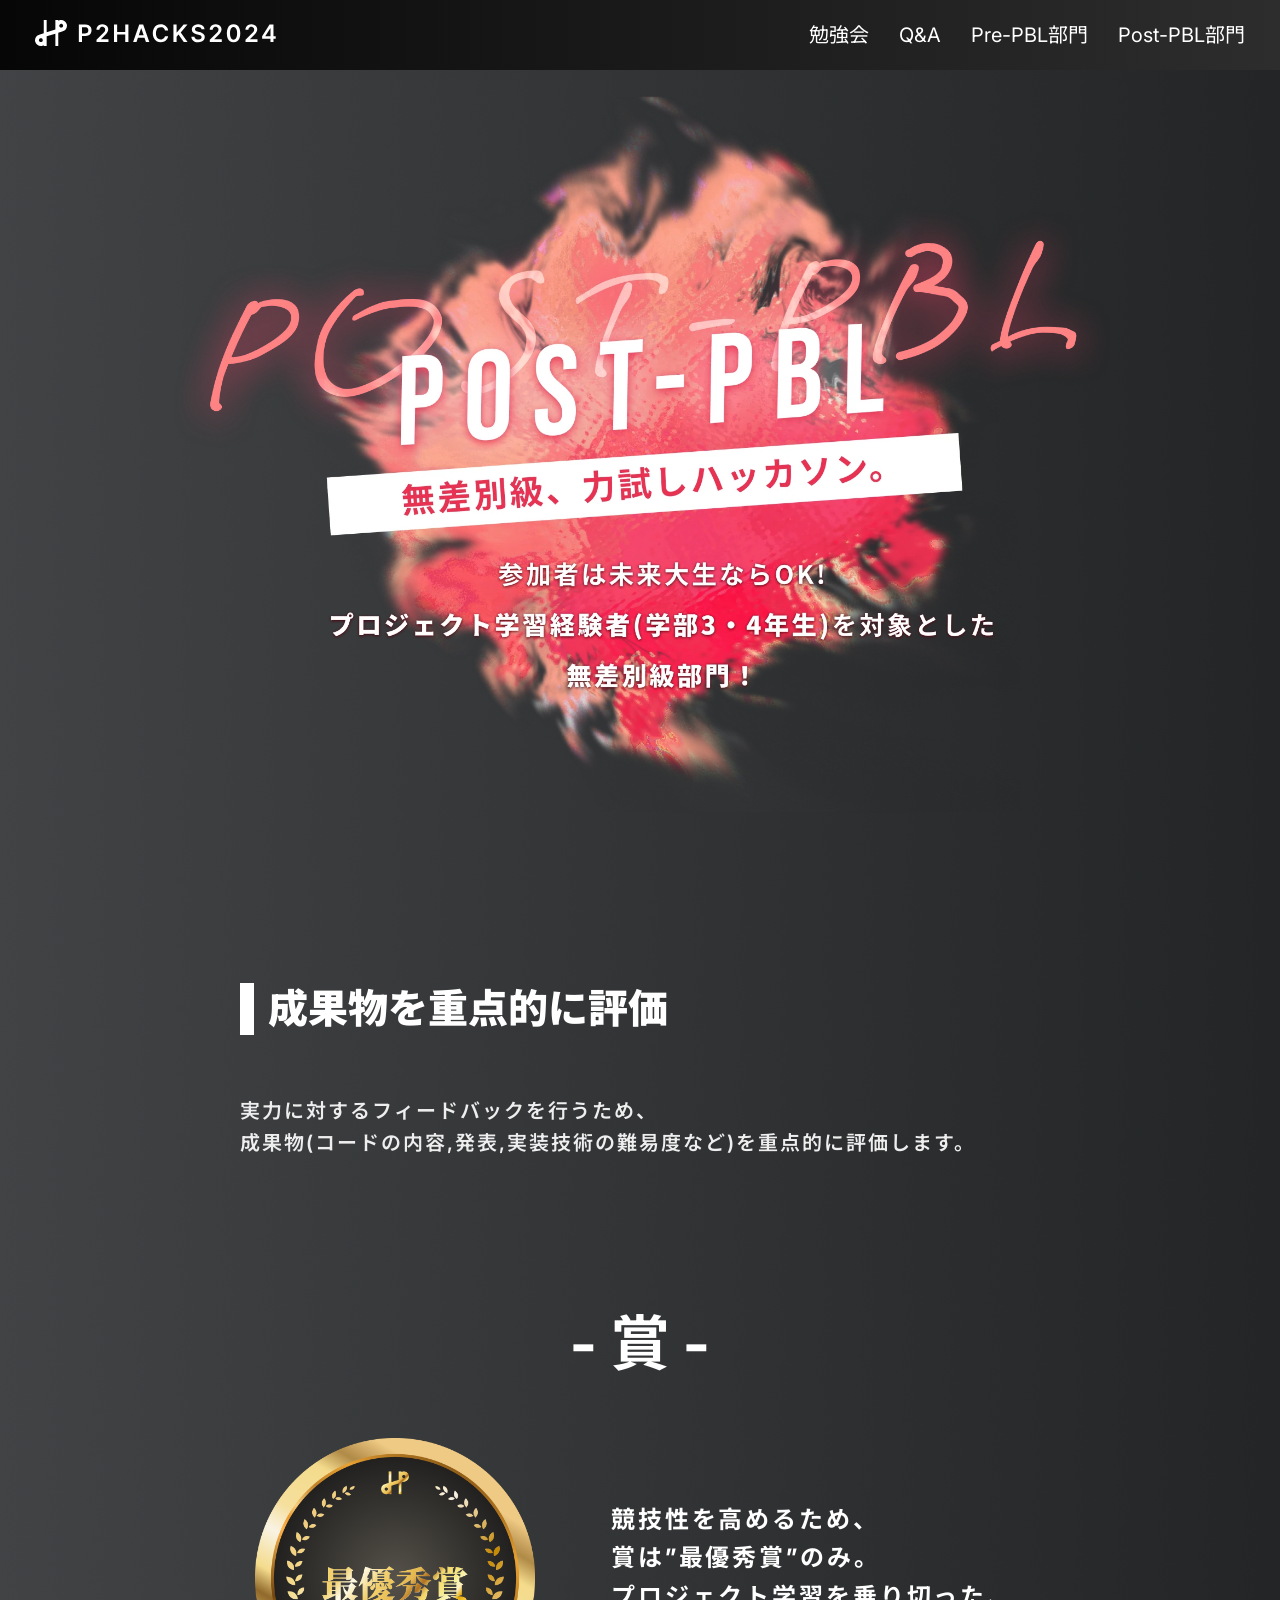
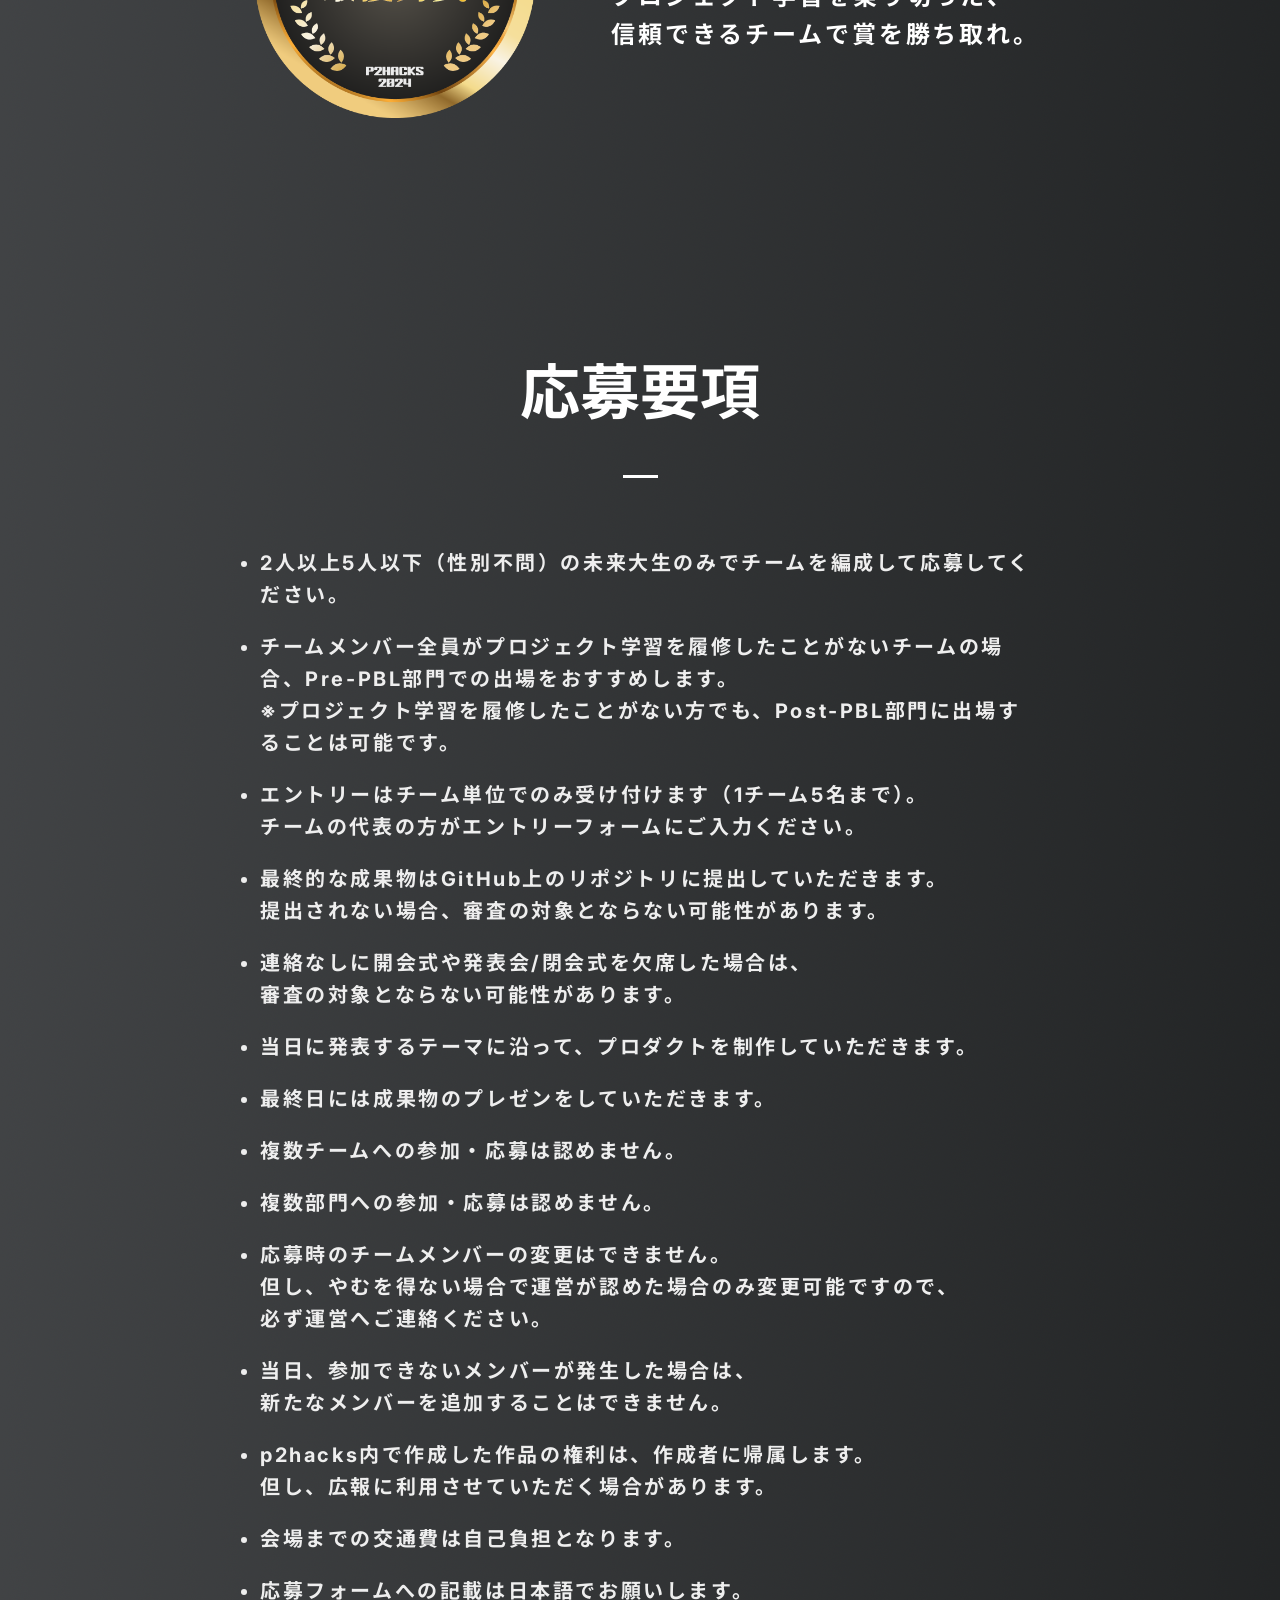
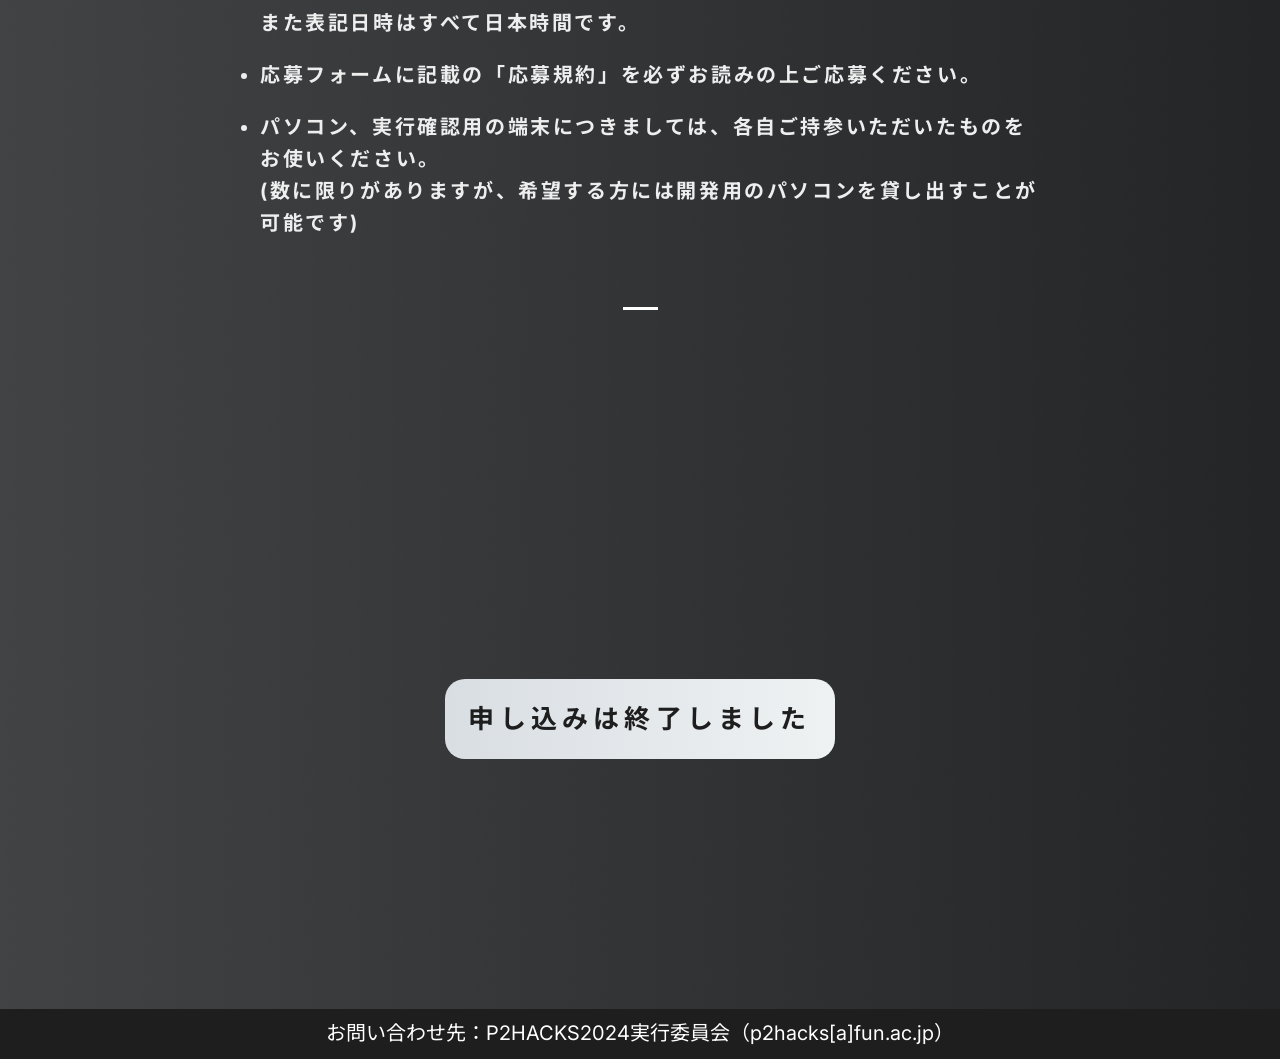
==== postgroup/index.html @ 118fe095 "Sync" ====
<!DOCTYPE html><html lang="ja"> <head><meta charset="UTF-8"><meta name="viewport" content="width=device-width, initial-scale=1.0"><title>POST-PBL - P2HACKS2024</title><link rel="preconnect" href="https://fonts.googleapis.com"><link rel="preconnect" href="https://fonts.gstatic.com" crossorigin><link href="https://fonts.googleapis.com/css2?family=Inter:ital,opsz,wght@0,14..32,100..900;1,14..32,100..900&family=Noto+Sans+JP:wght@100..900&family=Noto+Sans:ital,wght@0,100..900;1,100..900&display=swap" rel="stylesheet"><link rel="icon" href="/favicon.ico"><!-- <ViewTransitions /> --><link rel="stylesheet" href="/astroassets/index.DPJL2j_o.css">
<style>.ButtonA[data-astro-cid-ih765fsr]{position:relative;width:240px;height:50px;text-align:center;border-radius:10px;background:var( --button-a-background-override, linear-gradient(90deg, #232526 0%, #414345 100%) );padding:5px;border:none;outline:none;color:var(--color-inv-text);transition:color .18s;font-size:1.3em;font-weight:700;letter-spacing:.2em;z-index:0;@media screen and (min-width: 590px){width:390px;height:80px;border-radius:20px}@media (prefers-reduced-motion: reduce){color:var(--color-inv-text)}}.ButtonA[data-astro-cid-ih765fsr].enabled{cursor:pointer}.ButtonA[data-astro-cid-ih765fsr].enabled:hover{color:var(--color-text)}.cutin-clip[data-astro-cid-ih765fsr]{position:absolute;inset:0;border:solid 5px transparent;overflow:hidden;border-radius:10px;@media screen and (min-width: 590px){border-radius:20px}}.cutin-clip[data-astro-cid-ih765fsr]:before{content:"";position:absolute;width:110%;aspect-ratio:1;top:50%;left:50%;color:var(--color-text);background:var(--color-background);border-radius:999px;transform:translate(-50%,-50%) scale(0);opacity:0;transition:transform .18s,opacity .18s;z-index:-1;@media (prefers-reduced-motion: reduce){display:none}}.ButtonA[data-astro-cid-ih765fsr].enabled:hover .cutin-clip[data-astro-cid-ih765fsr]:before{transform:translate(-50%,-50%) scale(1);opacity:1}.cutin[data-astro-cid-ih765fsr]{position:absolute;display:flex;inset:0;justify-content:center;align-items:center;color:var(--color-inv-text);background-color:var(--color-inv-background);border:solid 5px var(--color-inv-text);border-radius:20px}.global_RichText{color:var(--color-text-alt);font-weight:700;letter-spacing:.13em;line-height:160%}.global_RichText a{text-decoration:underline}.global_RichText h3{font-size:1.3em;letter-spacing:.1em;line-height:160%}.global_RichText h4{letter-spacing:.13em;line-height:160%}.global_RichText p{margin-bottom:.75em;line-height:160%}.global_RichText ul{margin-bottom:.75em;padding-left:1em;line-height:160%;letter-spacing:.13em}.global_RichText ul li{list-style-type:disc}.global_RichText ol{margin-bottom:.75em;padding-left:1em;line-height:160%;letter-spacing:.13em}.global_RichText li{margin-bottom:1em}.global_RichText .plain{color:var(--color-text-alt);font-size:1rem;font-weight:600;line-height:160%;letter-spacing:.1rem}
.LayeredImage[data-astro-cid-kmmtmdi4]{position:relative;overflow:hidden}.layer[data-astro-cid-kmmtmdi4]{display:block;position:absolute;top:0;left:0;width:100%;height:100%}.SmallLineSpacer[data-astro-cid-742ofymo]{position:relative;height:5em}.SmallLineSpacer[data-astro-cid-742ofymo]:before{position:absolute;content:"";display:block;width:35px;height:3px;background-color:var(--color-text);margin:0 auto;top:calc(50% - 1.5px);left:calc(50% - 17.5px)}
.SectionParagraph[data-astro-cid-y54r4ufh]{margin:30px 0 0;color:var(--color-text-alt);font-weight:600;line-height:160%;letter-spacing:.1em;padding:0;@media screen and (min-width: 590px){margin:60px 0 0}}.SectionTitle[data-astro-cid-azbpcp4f]{display:inline-block;color:var(--color-text);font-size:2em;font-style:normal;font-weight:900;line-height:1.3em;width:100%}.inner[data-astro-cid-azbpcp4f]{padding-left:.35em;border-left:var(--color-text) solid .35em}
.TrimLineFader[data-astro-cid-slod673q]{display:inline-block;position:relative}.TrimLineFader[data-astro-cid-slod673q].block{display:block}.inner[data-astro-cid-slod673q]{display:inline-block;visibility:hidden;transition:visibility step-end .25s;@media (prefers-reduced-motion: reduce){visibility:visible}}.TrimLineFader[data-astro-cid-slod673q].block .inner[data-astro-cid-slod673q]{display:block}.TrimLineFader[data-astro-cid-slod673q]:before{position:absolute;background-color:var(--color-text);inset:0;opacity:0;content:" "}.TrimLineFader[data-astro-cid-slod673q].is-visible .inner[data-astro-cid-slod673q]{visibility:visible}.TrimLineFader[data-astro-cid-slod673q].is-visible:before{animation:FadingCover ease-in-out .5s forwards;@media (prefers-reduced-motion: reduce){animation:none;opacity:0}}@keyframes FadingCover{0%{transform:scaleX(0);transform-origin:0 0;opacity:0}49%{transform:scaleX(1);transform-origin:0 0;opacity:1}50%{transform:scaleX(1);transform-origin:100% 100%;opacity:1}99%{transform:scaleX(0);transform-origin:100% 100%;opacity:0}to{transform:scaleX(0);transform-origin:100% 100%;opacity:0}}
body{background:linear-gradient(90deg,#414345,#232526);background-image:url(/post-pbl-background.png);background-size:100% auto;background-repeat:y}.GroupHero[data-astro-cid-geelz72g]{width:100%;height:auto;aspect-ratio:1440 / 1134}.InvertColor[data-astro-cid-geelz72g]{--color-text: #fff;--color-text-alt: #eee;--color-background: #1e1e1e;--color-inv-text: #1e1e1e;--color-inv-background: #fff;--button-a-background-override: linear-gradient( 90deg, #d9dee3 0%, #eef2f3 100% );color:var(--color-text)}.GroupHero[data-astro-cid-geelz72g]{width:100%;height:auto;margin:auto;max-width:1224px;aspect-ratio:1440 / 1064}.award[data-astro-cid-geelz72g]{width:14em;height:14em}
</style><script type="module" src="/astroassets/hoisted.Dp8xkF1N.js"></script></head> <body> <!-- You found yet another hidden text by web administrator! --> <!-- Sorry for lacking of fancy ascii art. I don't want to waste your bandwidth too much ;) --> <header class="Header" data-astro-cid-3ef6ksr2> <a href="/" data-astro-cid-3ef6ksr2> <img src="/astroassets/logo-full.Cpm7-o25_pyba3.svg" class="logo" alt="P2HACKS2024" loading="eager" data-astro-cid-3ef6ksr2 width="242" height="36" decoding="async"> </a> <div style="flex: 1 1;" data-astro-cid-3ef6ksr2></div> <button class="sp-menu-button" data-astro-cid-3ef6ksr2> <img src="/astroassets/menu.6G0GigwO_1Tq0Xw.svg" alt="Open menu" loading="eager" role="button" data-astro-cid-3ef6ksr2 width="24" height="24" decoding="async"> </button> <div class="tbpc-menu" data-astro-cid-3ef6ksr2> <a href="/seminner" data-astro-cid-3ef6ksr2>勉強会</a> <a href="/qa" data-astro-cid-3ef6ksr2>Q&A</a> <a href="/pregroup" data-astro-cid-3ef6ksr2>Pre-PBL部門</a> <a href="/postgroup" data-astro-cid-3ef6ksr2>Post-PBL部門</a> </div> <div class="sp-menu" data-sp-menu data-astro-cid-3ef6ksr2> <nav class="sp-menu-nav" data-astro-cid-3ef6ksr2> <ul data-astro-cid-3ef6ksr2> <li data-astro-cid-3ef6ksr2><a href="/seminner" data-astro-cid-3ef6ksr2>勉強会</a></li> <li data-astro-cid-3ef6ksr2><a href="/qa" data-astro-cid-3ef6ksr2>Q&A</a></li> <li data-astro-cid-3ef6ksr2><a href="/pregroup" data-astro-cid-3ef6ksr2>Pre-PBL部門</a></li> <li data-astro-cid-3ef6ksr2><a href="/postgroup" data-astro-cid-3ef6ksr2>Post-PBL部門</a></li> </ul> </nav> </div> </header>   <div style="min-height: 100vh">  <style>
  #TopLevelLoaderPlaceHolder {
    display: none;
  }

  .TopLevelLoader-activated {
    display: block !important;
    position: fixed;
    top: 0;
    left: 0;
    right: 0;
    bottom: 0;
    z-index: 999;
    opacity: 1;
    background-color: #fff;
    touch-action: none;
    pointer-events: none;
    transition: opacity 0.3s;
  }

  #TopLevelLoaderPlaceHolder .TopLevelLoader__icon {
    visibility: hidden;
  }

  .TopLevelLoader-loading .TopLevelLoader__icon {
    /* TODO: Show logo */
    visibility: visible !important;
  }

  .TopLevelLoader-loaded {
    background-color: #fff;
    touch-action: none;
    pointer-events: none;
    opacity: 0;
  }

  .TopLevelLoader__icon {
    position: absolute;
    top: 50%;
    left: 50%;
    transform: translate(-50%, -50%);
    width: 100px;
    height: 100px;
  }
</style><div id="TopLevelLoaderPlaceHolder" aria-hidden="true"> <img class="TopLevelLoader__icon" src="/loader.gif" fetchpriority="high"> </div> <script>
  (async () => {
    const loaderDiv = document.getElementById("TopLevelLoaderPlaceHolder");
    const wait = (ms) => new Promise((resolve) => setTimeout(resolve, ms));

    let loaded = false;

    window.addEventListener("load", () => {
      loaded = true;
    });

    const waitLoad = () =>
      new Promise((resolve) => window.addEventListener("load", resolve));

    loaderDiv.classList.add("TopLevelLoader-activated");

    await wait(500);

    if (!loaded) {
      loaderDiv.classList.add("TopLevelLoader-loading");

      await Promise.race([wait(5000), waitLoad()]);
    }

    loaderDiv.classList.add("TopLevelLoader-loaded");

    await wait(3000);

    loaderDiv.remove();
  })();
</script> <div class="Container" data-astro-cid-d6puh33w> <div class="inner is-fullwidth" data-astro-cid-d6puh33w>  <div class="LayeredImage GroupHero" data-astro-cid-geelz72g data-astro-cid-kmmtmdi4> <img src="/post-pbl-merged.webp" alt="POST-PBL プロジェクト学習未経験のみでのハッカソン プロジェクト学習未経験者(学部1・2年生)のみを対象とした初心者向け部門！" class="layer" data-astro-cid-kmmtmdi4> </div>   </div> </div>  <div style="height: 1em;"></div> <div class="Article" data-astro-cid-q7kxohas>  <div class="InvertColor" data-astro-cid-geelz72g> <div class="Container" data-astro-cid-d6puh33w> <div class="inner" data-astro-cid-d6puh33w>  <section data-astro-cid-geelz72g> <h2 data-astro-cid-geelz72g> <div class="TrimLineFader" data-fader data-astro-cid-slod673q> <div class="inner" data-astro-cid-slod673q>  <div class="SectionTitle" data-astro-cid-azbpcp4f> <div class="inner" data-astro-cid-azbpcp4f>  成果物を重点的に評価  </div> </div>  </div> </div>    </h2> <p data-astro-cid-geelz72g> <div class="SectionParagraph" data-astro-cid-y54r4ufh> 
実力に対するフィードバックを行うため、<br class="PcBr" data-astro-cid-5ppyrame> 
成果物(コードの内容,発表,実装技術の難易度など)を重点的に評価します。
 </div>  </p> </section> <div style="height: 7.5em;"></div> <section data-astro-cid-geelz72g> <h2 style="text-align: center; font-size: 3em;" data-astro-cid-geelz72g>- 賞 -</h2> </section> <div style="height: 3em;"></div> <div style="display: flex; justify-content: center; align-items: center; gap: 3em; flex-wrap: wrap;" data-astro-cid-geelz72g> <img class="award" style="display: block; margin: auto;" src="/award-first.png" width="220px" height="220px" alt="" data-astro-cid-geelz72g> <div style="color: #FFF; font-size: 1.2em; font-style: normal; font-weight: 700; line-height: 160%; letter-spacing: 0.12em;" data-astro-cid-geelz72g>
競技性を高めるため、<br class="PcBr" data-astro-cid-5ppyrame> 
賞は”最優秀賞”のみ。<br class="PcBr" data-astro-cid-5ppyrame> 
プロジェクト学習を乗り切った、<br class="PcBr" data-astro-cid-5ppyrame> 
信頼できるチームで賞を勝ち取れ。
</div> </div>  </div> </div>  <div style="height: 12em;"></div> <section data-astro-cid-geelz72g> <h2 style="text-align: center; font-size: 3em;" data-astro-cid-geelz72g>応募要項</h2> </section> <div class="SmallLineSpacer" data-astro-cid-742ofymo></div>  <div class="Container" data-astro-cid-d6puh33w> <div class="inner" data-astro-cid-d6puh33w>  <div class="global_RichText">  <ul data-astro-cid-geelz72g> <li data-astro-cid-geelz72g>
2人以上5人以下（性別不問）の未来大生のみでチームを編成して応募してください。
</li> <li data-astro-cid-geelz72g>
チームメンバー全員がプロジェクト学習を履修したことがないチームの場合、Pre-PBL部門での出場をおすすめします。<br class="PcBr" data-astro-cid-5ppyrame> 
※プロジェクト学習を履修したことがない方でも、Post-PBL部門に出場することは可能です。
</li> <li data-astro-cid-geelz72g>
エントリーはチーム単位でのみ受け付けます（1チーム5名まで）。<br class="PcBr" data-astro-cid-5ppyrame> 
チームの代表の方がエントリーフォームにご入力ください。
</li> <li data-astro-cid-geelz72g>
最終的な成果物はGitHub上のリポジトリに提出していただきます。<br class="PcBr" data-astro-cid-5ppyrame> 提出されない場合、審査の対象とならない可能性があります。
</li> <li data-astro-cid-geelz72g>
連絡なしに開会式や発表会/閉会式を欠席した場合は、<br class="PcBr" data-astro-cid-5ppyrame> 審査の対象とならない可能性があります。
</li> <li data-astro-cid-geelz72g>
当日に発表するテーマに沿って、プロダクトを制作していただきます。
</li> <li data-astro-cid-geelz72g>最終日には成果物のプレゼンをしていただきます。</li> <li data-astro-cid-geelz72g>複数チームへの参加・応募は認めません。</li> <li data-astro-cid-geelz72g>複数部門への参加・応募は認めません。</li> <li data-astro-cid-geelz72g>
応募時のチームメンバーの変更はできません。 <br class="PcBr" data-astro-cid-5ppyrame> 
但し、やむを得ない場合で運営が認めた場合のみ変更可能ですので、<br class="PcBr" data-astro-cid-5ppyrame> 
必ず運営へご連絡ください。
</li> <li data-astro-cid-geelz72g>
当日、参加できないメンバーが発生した場合は、<br class="PcBr" data-astro-cid-5ppyrame> 
新たなメンバーを追加することはできません。
</li> <li data-astro-cid-geelz72g>
p2hacks内で作成した作品の権利は、作成者に帰属します。<br class="PcBr" data-astro-cid-5ppyrame> 
但し、広報に利用させていただく場合があります。
</li> <li data-astro-cid-geelz72g>会場までの交通費は自己負担となります。</li> <li data-astro-cid-geelz72g>
応募フォームへの記載は日本語でお願いします。<br class="PcBr" data-astro-cid-5ppyrame> また表記日時はすべて日本時間です。
</li> <li data-astro-cid-geelz72g>
応募フォームに記載の「応募規約」を必ずお読みの上ご応募ください。
</li> <li data-astro-cid-geelz72g>
パソコン、実行確認用の端末につきましては、各自ご持参いただいたものをお使いください。
<br class="PcBr" data-astro-cid-5ppyrame> (数に限りがありますが、希望する方には開発用のパソコンを貸し出すことが可能です)
</li> </ul>  </div>  <div class="SmallLineSpacer" data-astro-cid-742ofymo></div>  <div style="height: 16em;"></div> <div style="text-align: center" data-astro-cid-geelz72g> <button class="ButtonA" disabled data-astro-cid-ih765fsr> <div class="cutin-clip" data-astro-cid-ih765fsr></div>  申し込みは終了しました  </button>  </div>  </div> </div>  </div>  </div>   </div> <div class="Footer" data-astro-cid-sz7xmlte>
お問い合わせ先：P2HACKS2024実行委員会（p2hacks[a]fun.ac.jp）
</div>  </body></html>
---- astroassets/index.DPJL2j_o.css ----
.Article[data-astro-cid-q7kxohas]{margin:50px 0 250px;@media screen and (min-width: 590px){margin:150px 0 250px}}.Container[data-astro-cid-d6puh33w] .inner[data-astro-cid-d6puh33w]{margin:0 auto;padding:0 20px;box-sizing:border-box;@media screen and (min-width: 590px){width:540px;padding:0}@media screen and (min-width: 1025px){width:800px}}.Container[data-astro-cid-d6puh33w] .inner[data-astro-cid-d6puh33w].is-large{padding:0 20px;@media screen and (min-width: 590px){width:620px}@media screen and (min-width: 1025px){width:960px}}.Container[data-astro-cid-d6puh33w] .inner[data-astro-cid-d6puh33w].is-fullwidth{@media screen and (min-width: 590px){width:570px}@media screen and (min-width: 1025px){width:1005px}@media screen and (min-width: 1440px){width:1420px}@media screen and (min-width: 1920px){width:1900px}}.PcBr[data-astro-cid-5ppyrame]{display:none;@media screen and (min-width: 1025px){display:unset}}/*! normalize.css v8.0.1 | MIT License | github.com/necolas/normalize.css */html{line-height:1.15;-webkit-text-size-adjust:100%}body{margin:0}main{display:block}h1{font-size:2em;margin:.67em 0}hr{box-sizing:content-box;height:0;overflow:visible}pre{font-family:monospace,monospace;font-size:1em}a{background-color:transparent}abbr[title]{border-bottom:none;text-decoration:underline;text-decoration:underline dotted}b,strong{font-weight:bolder}code,kbd,samp{font-family:monospace,monospace;font-size:1em}small{font-size:80%}sub,sup{font-size:75%;line-height:0;position:relative;vertical-align:baseline}sub{bottom:-.25em}sup{top:-.5em}img{border-style:none}button,input,optgroup,select,textarea{font-family:inherit;font-size:100%;line-height:1.15;margin:0}button,input{overflow:visible}button,select{text-transform:none}button,[type=button],[type=reset],[type=submit]{-webkit-appearance:button}button::-moz-focus-inner,[type=button]::-moz-focus-inner,[type=reset]::-moz-focus-inner,[type=submit]::-moz-focus-inner{border-style:none;padding:0}button:-moz-focusring,[type=button]:-moz-focusring,[type=reset]:-moz-focusring,[type=submit]:-moz-focusring{outline:1px dotted ButtonText}fieldset{padding:.35em .75em .625em}legend{box-sizing:border-box;color:inherit;display:table;max-width:100%;padding:0;white-space:normal}progress{vertical-align:baseline}textarea{overflow:auto}[type=checkbox],[type=radio]{box-sizing:border-box;padding:0}[type=number]::-webkit-inner-spin-button,[type=number]::-webkit-outer-spin-button{height:auto}[type=search]{-webkit-appearance:textfield;outline-offset:-2px}[type=search]::-webkit-search-decoration{-webkit-appearance:none}::-webkit-file-upload-button{-webkit-appearance:button;font:inherit}details{display:block}summary{display:list-item}template{display:none}[hidden]{display:none}:root{font-family:Inter,Noto Sans JP,sans-serif;font-size:12px;box-sizing:border-box;max-width:100vw;min-width:350px;--color-text: #1e1e1e;--color-text-alt: #2a2a2a;--color-background: #fff;--color-inv-text: #fff;--color-inv-text-alt: #ccc;--color-inv-background: #1e1e1e;color:var(--color-text);@media screen and (min-width: 1025px){font-size:20px}}h1,h2,h3,h4,h5,h6,p{margin:0;font-size:inherit;font-style:inherit}ul,ol{padding:0}li{list-style-type:none}*{@media (prefers-reduced-motion: reduce){transition:none!important}}a{color:inherit;text-decoration:inherit}.Header[data-astro-cid-3ef6ksr2]{display:flex;background:linear-gradient(90deg,#060606,#2d2d2d);background-blend-mode:multiply;position:sticky;top:0;padding:0 16px;height:60px;z-index:1;align-items:center;@media screen and (min-width: 1025px){padding:0 35px;height:70px}}.logo[data-astro-cid-3ef6ksr2]{width:120px;height:24px;@media screen and (min-width: 1025px){width:242px;height:36px}}.sp-menu[data-astro-cid-3ef6ksr2]{position:fixed;top:60px;left:0;right:0;background:linear-gradient(90deg,#060606,#2d2d2d);display:none;@media screen and (min-width: 590px){display:none}}.sp-menu[data-astro-cid-3ef6ksr2] ul[data-astro-cid-3ef6ksr2]{padding:0}.sp-menu[data-astro-cid-3ef6ksr2] li[data-astro-cid-3ef6ksr2]{list-style:none}.sp-menu[data-astro-cid-3ef6ksr2] a[data-astro-cid-3ef6ksr2]{display:block;color:#fff!important;padding:10px 20px;text-decoration:none}.sp-menu[data-astro-cid-3ef6ksr2].active{display:block!important}.sp-menu-button[data-astro-cid-3ef6ksr2]{background-color:transparent;border:none;@media screen and (min-width: 590px){display:none}}.tbpc-menu[data-astro-cid-3ef6ksr2]{display:none;@media screen and (min-width: 590px){display:flex;justify-items:flex-end;align-items:center;gap:30px}}.tbpc-menu[data-astro-cid-3ef6ksr2] a[data-astro-cid-3ef6ksr2]{color:#fff!important;text-decoration:none!important}.Footer[data-astro-cid-sz7xmlte]{display:flex;justify-content:center;align-items:center;height:50px;background:var(--color-text);color:#fff;text-align:center}
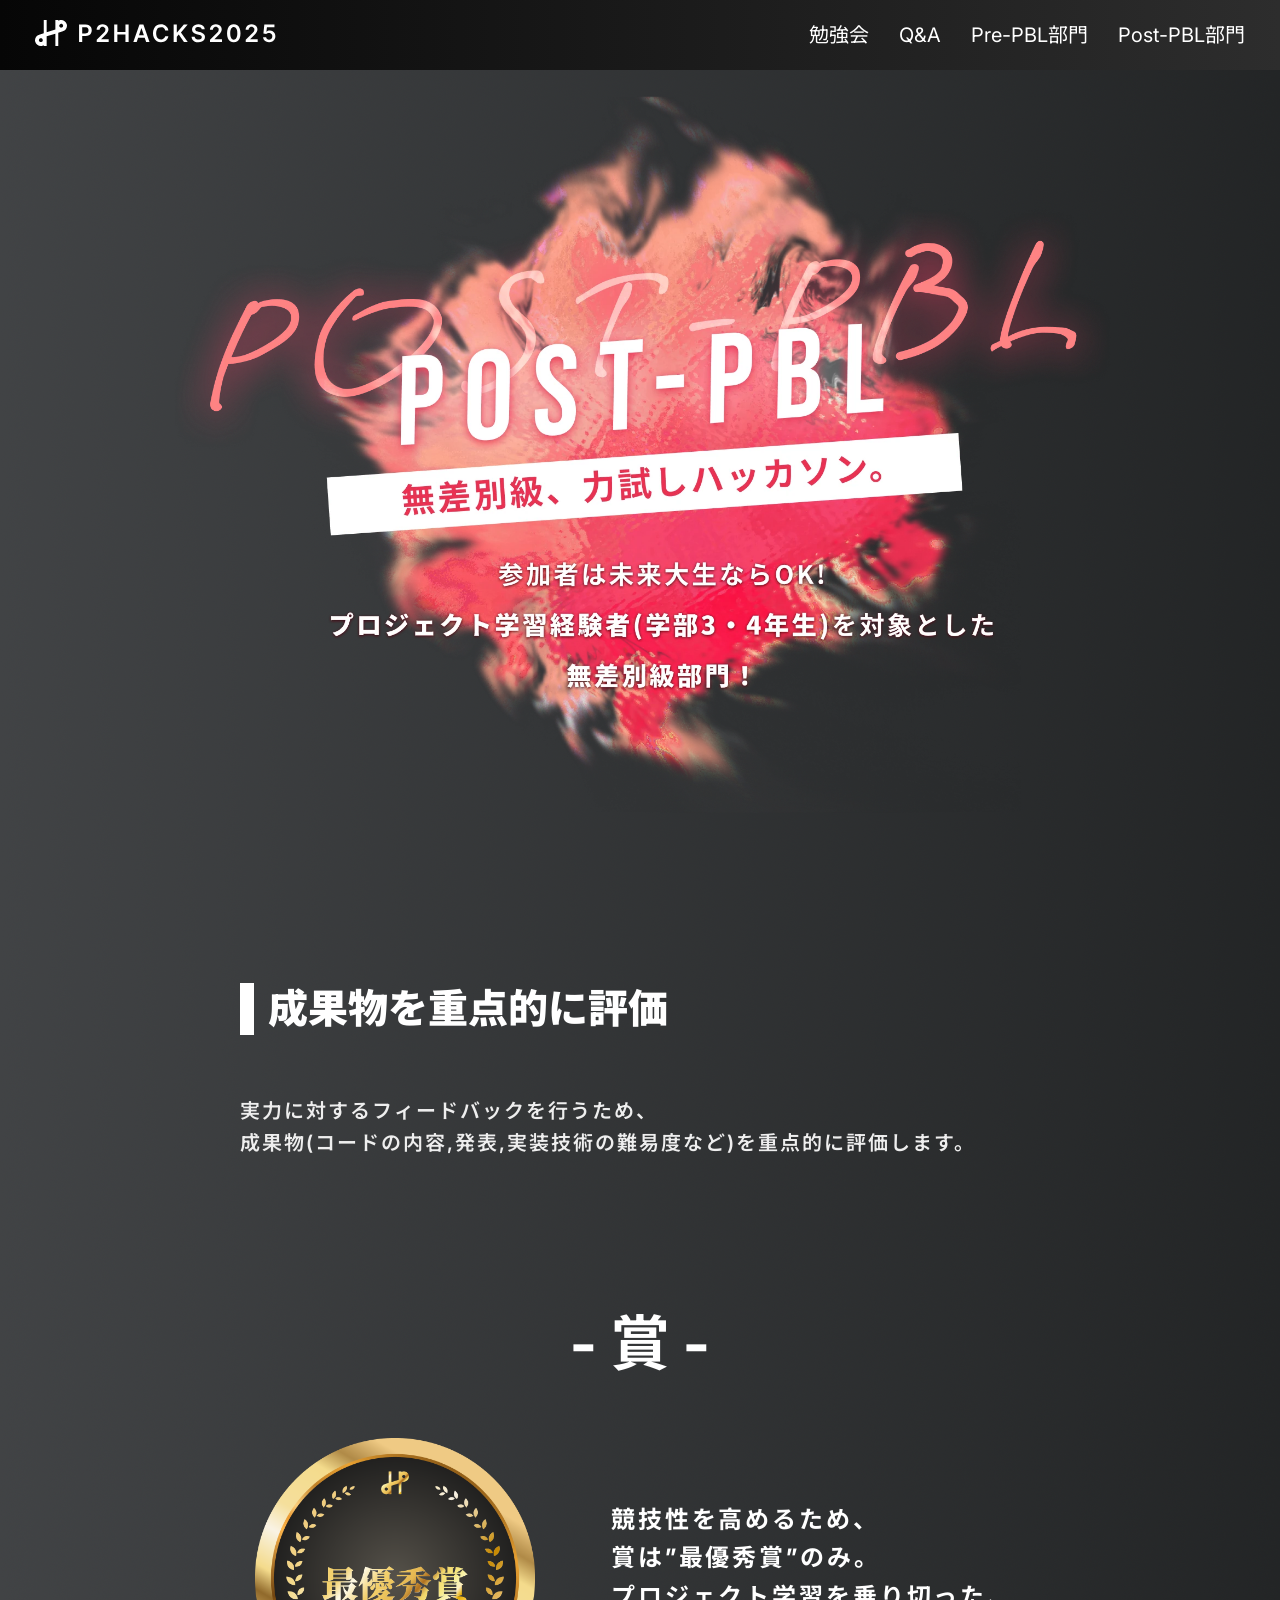
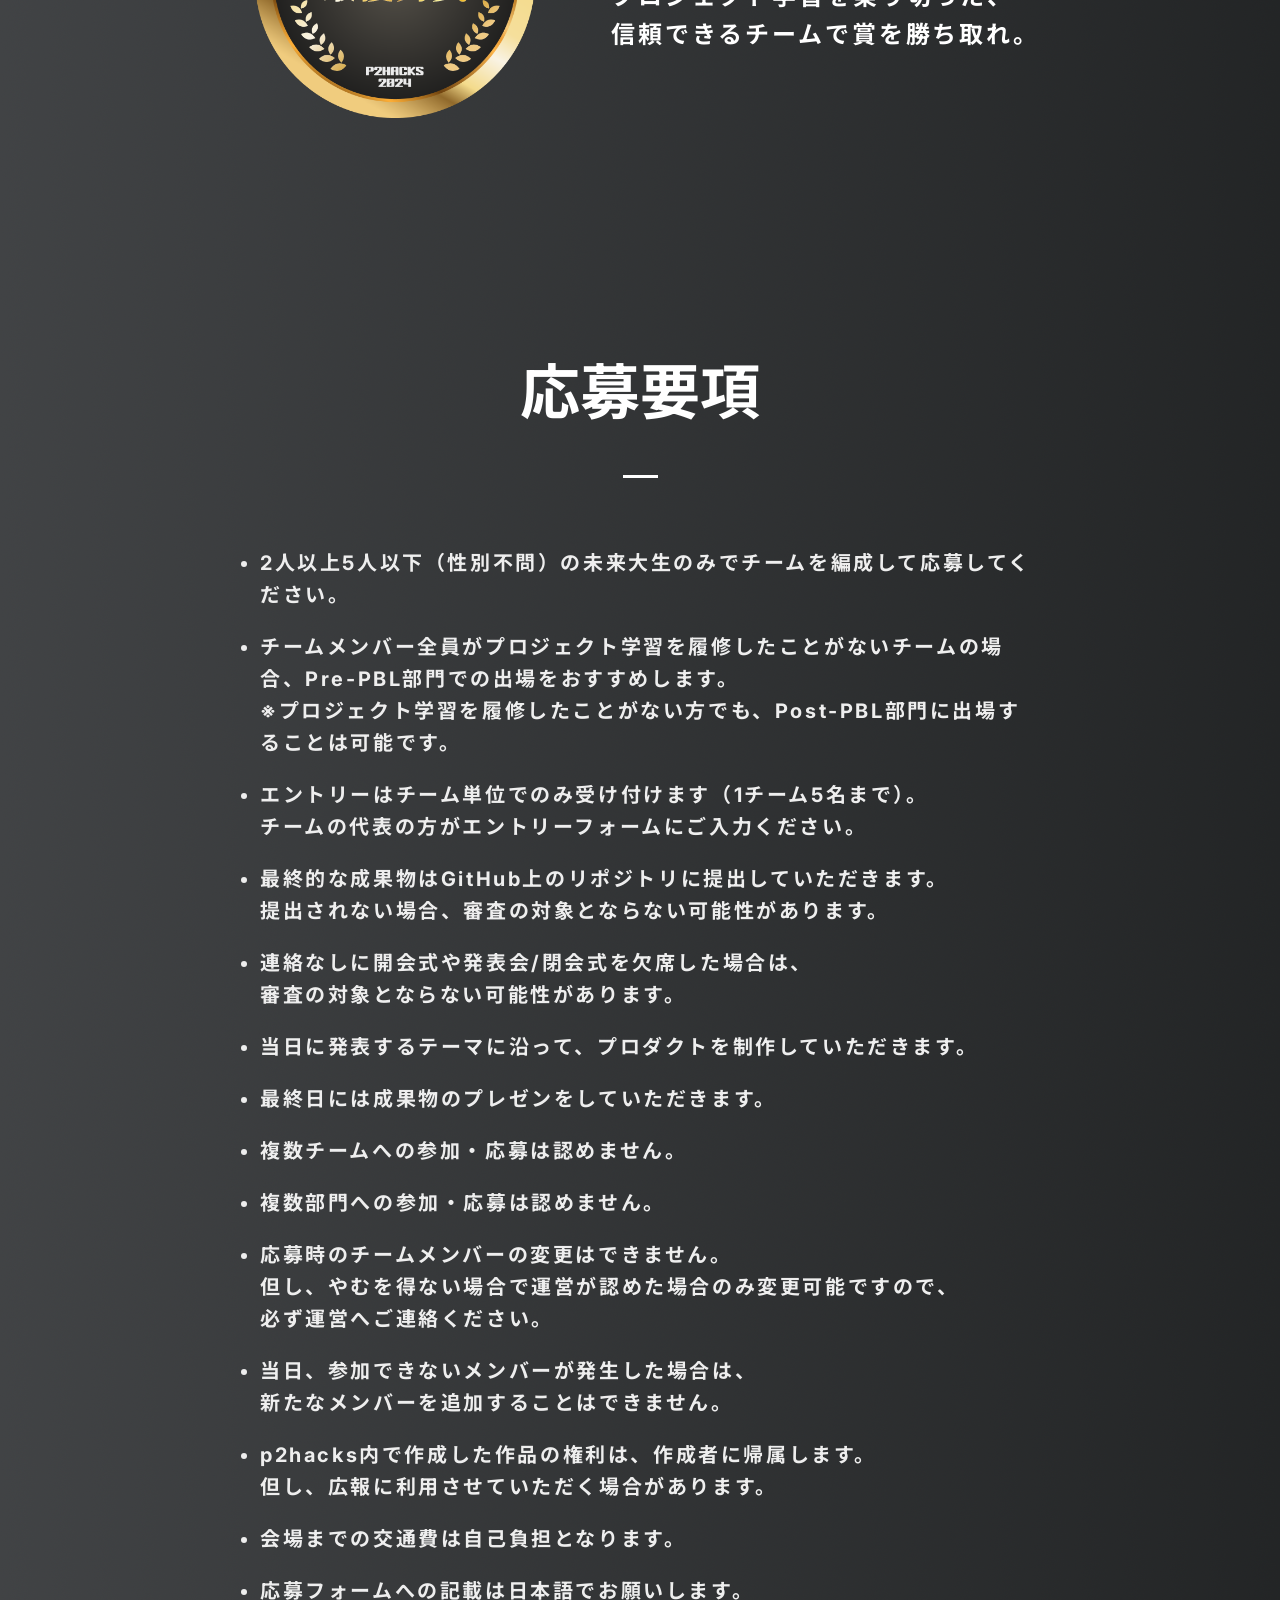
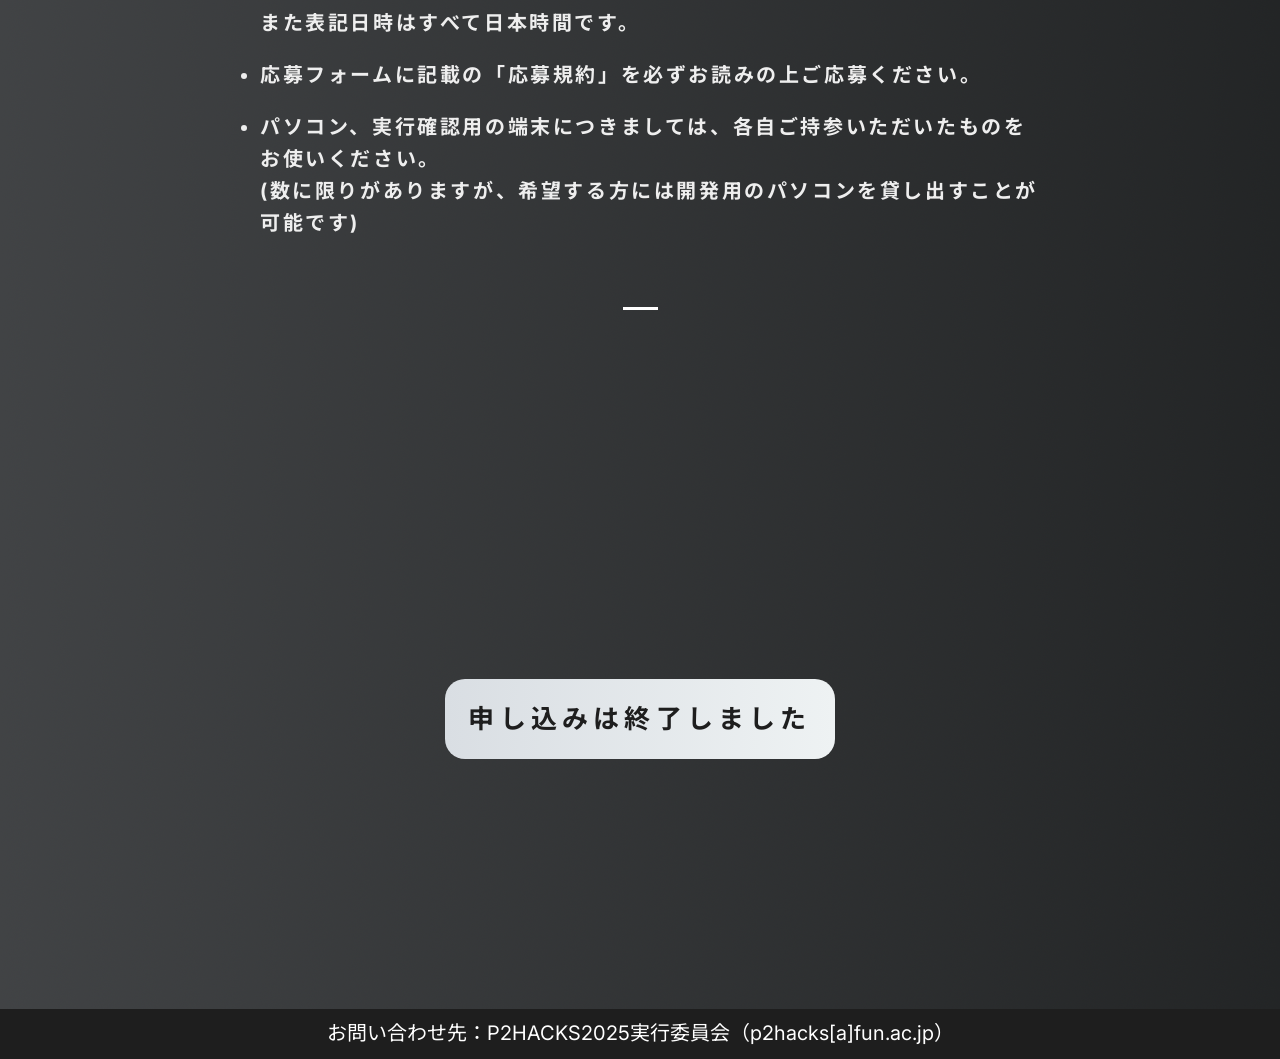
==== commit a766eab8: "Sync" ====
--- a/postgroup/index.html
+++ b/postgroup/index.html
@@ -1,10 +1,10 @@
-<!DOCTYPE html><html lang="ja"> <head><meta charset="UTF-8"><meta name="viewport" content="width=device-width, initial-scale=1.0"><title>POST-PBL - P2HACKS2024</title><link rel="preconnect" href="https://fonts.googleapis.com"><link rel="preconnect" href="https://fonts.gstatic.com" crossorigin><link href="https://fonts.googleapis.com/css2?family=Inter:ital,opsz,wght@0,14..32,100..900;1,14..32,100..900&family=Noto+Sans+JP:wght@100..900&family=Noto+Sans:ital,wght@0,100..900;1,100..900&display=swap" rel="stylesheet"><link rel="icon" href="/favicon.ico"><!-- <ViewTransitions /> --><link rel="stylesheet" href="/astroassets/index.DPJL2j_o.css">
+<!DOCTYPE html><html lang="ja"> <head><meta charset="UTF-8"><meta name="viewport" content="width=device-width, initial-scale=1.0"><title>POST-PBL - P2HACKS2025</title><link rel="preconnect" href="https://fonts.googleapis.com"><link rel="preconnect" href="https://fonts.gstatic.com" crossorigin><link href="https://fonts.googleapis.com/css2?family=Inter:ital,opsz,wght@0,14..32,100..900;1,14..32,100..900&family=Noto+Sans+JP:wght@100..900&family=Noto+Sans:ital,wght@0,100..900;1,100..900&display=swap" rel="stylesheet"><link rel="icon" href="/favicon.ico"><!-- <ViewTransitions /> --><link rel="stylesheet" href="/astroassets/index.DPJL2j_o.css">
 <style>.ButtonA[data-astro-cid-ih765fsr]{position:relative;width:240px;height:50px;text-align:center;border-radius:10px;background:var( --button-a-background-override, linear-gradient(90deg, #232526 0%, #414345 100%) );padding:5px;border:none;outline:none;color:var(--color-inv-text);transition:color .18s;font-size:1.3em;font-weight:700;letter-spacing:.2em;z-index:0;@media screen and (min-width: 590px){width:390px;height:80px;border-radius:20px}@media (prefers-reduced-motion: reduce){color:var(--color-inv-text)}}.ButtonA[data-astro-cid-ih765fsr].enabled{cursor:pointer}.ButtonA[data-astro-cid-ih765fsr].enabled:hover{color:var(--color-text)}.cutin-clip[data-astro-cid-ih765fsr]{position:absolute;inset:0;border:solid 5px transparent;overflow:hidden;border-radius:10px;@media screen and (min-width: 590px){border-radius:20px}}.cutin-clip[data-astro-cid-ih765fsr]:before{content:"";position:absolute;width:110%;aspect-ratio:1;top:50%;left:50%;color:var(--color-text);background:var(--color-background);border-radius:999px;transform:translate(-50%,-50%) scale(0);opacity:0;transition:transform .18s,opacity .18s;z-index:-1;@media (prefers-reduced-motion: reduce){display:none}}.ButtonA[data-astro-cid-ih765fsr].enabled:hover .cutin-clip[data-astro-cid-ih765fsr]:before{transform:translate(-50%,-50%) scale(1);opacity:1}.cutin[data-astro-cid-ih765fsr]{position:absolute;display:flex;inset:0;justify-content:center;align-items:center;color:var(--color-inv-text);background-color:var(--color-inv-background);border:solid 5px var(--color-inv-text);border-radius:20px}.global_RichText{color:var(--color-text-alt);font-weight:700;letter-spacing:.13em;line-height:160%}.global_RichText a{text-decoration:underline}.global_RichText h3{font-size:1.3em;letter-spacing:.1em;line-height:160%}.global_RichText h4{letter-spacing:.13em;line-height:160%}.global_RichText p{margin-bottom:.75em;line-height:160%}.global_RichText ul{margin-bottom:.75em;padding-left:1em;line-height:160%;letter-spacing:.13em}.global_RichText ul li{list-style-type:disc}.global_RichText ol{margin-bottom:.75em;padding-left:1em;line-height:160%;letter-spacing:.13em}.global_RichText li{margin-bottom:1em}.global_RichText .plain{color:var(--color-text-alt);font-size:1rem;font-weight:600;line-height:160%;letter-spacing:.1rem}
 .LayeredImage[data-astro-cid-kmmtmdi4]{position:relative;overflow:hidden}.layer[data-astro-cid-kmmtmdi4]{display:block;position:absolute;top:0;left:0;width:100%;height:100%}.SmallLineSpacer[data-astro-cid-742ofymo]{position:relative;height:5em}.SmallLineSpacer[data-astro-cid-742ofymo]:before{position:absolute;content:"";display:block;width:35px;height:3px;background-color:var(--color-text);margin:0 auto;top:calc(50% - 1.5px);left:calc(50% - 17.5px)}
 .SectionParagraph[data-astro-cid-y54r4ufh]{margin:30px 0 0;color:var(--color-text-alt);font-weight:600;line-height:160%;letter-spacing:.1em;padding:0;@media screen and (min-width: 590px){margin:60px 0 0}}.SectionTitle[data-astro-cid-azbpcp4f]{display:inline-block;color:var(--color-text);font-size:2em;font-style:normal;font-weight:900;line-height:1.3em;width:100%}.inner[data-astro-cid-azbpcp4f]{padding-left:.35em;border-left:var(--color-text) solid .35em}
 .TrimLineFader[data-astro-cid-slod673q]{display:inline-block;position:relative}.TrimLineFader[data-astro-cid-slod673q].block{display:block}.inner[data-astro-cid-slod673q]{display:inline-block;visibility:hidden;transition:visibility step-end .25s;@media (prefers-reduced-motion: reduce){visibility:visible}}.TrimLineFader[data-astro-cid-slod673q].block .inner[data-astro-cid-slod673q]{display:block}.TrimLineFader[data-astro-cid-slod673q]:before{position:absolute;background-color:var(--color-text);inset:0;opacity:0;content:" "}.TrimLineFader[data-astro-cid-slod673q].is-visible .inner[data-astro-cid-slod673q]{visibility:visible}.TrimLineFader[data-astro-cid-slod673q].is-visible:before{animation:FadingCover ease-in-out .5s forwards;@media (prefers-reduced-motion: reduce){animation:none;opacity:0}}@keyframes FadingCover{0%{transform:scaleX(0);transform-origin:0 0;opacity:0}49%{transform:scaleX(1);transform-origin:0 0;opacity:1}50%{transform:scaleX(1);transform-origin:100% 100%;opacity:1}99%{transform:scaleX(0);transform-origin:100% 100%;opacity:0}to{transform:scaleX(0);transform-origin:100% 100%;opacity:0}}
 body{background:linear-gradient(90deg,#414345,#232526);background-image:url(/post-pbl-background.png);background-size:100% auto;background-repeat:y}.GroupHero[data-astro-cid-geelz72g]{width:100%;height:auto;aspect-ratio:1440 / 1134}.InvertColor[data-astro-cid-geelz72g]{--color-text: #fff;--color-text-alt: #eee;--color-background: #1e1e1e;--color-inv-text: #1e1e1e;--color-inv-background: #fff;--button-a-background-override: linear-gradient( 90deg, #d9dee3 0%, #eef2f3 100% );color:var(--color-text)}.GroupHero[data-astro-cid-geelz72g]{width:100%;height:auto;margin:auto;max-width:1224px;aspect-ratio:1440 / 1064}.award[data-astro-cid-geelz72g]{width:14em;height:14em}
-</style><script type="module" src="/astroassets/hoisted.Dp8xkF1N.js"></script></head> <body> <!-- You found yet another hidden text by web administrator! --> <!-- Sorry for lacking of fancy ascii art. I don't want to waste your bandwidth too much ;) --> <header class="Header" data-astro-cid-3ef6ksr2> <a href="/" data-astro-cid-3ef6ksr2> <img src="/astroassets/logo-full.Cpm7-o25_pyba3.svg" class="logo" alt="P2HACKS2024" loading="eager" data-astro-cid-3ef6ksr2 width="242" height="36" decoding="async"> </a> <div style="flex: 1 1;" data-astro-cid-3ef6ksr2></div> <button class="sp-menu-button" data-astro-cid-3ef6ksr2> <img src="/astroassets/menu.6G0GigwO_1Tq0Xw.svg" alt="Open menu" loading="eager" role="button" data-astro-cid-3ef6ksr2 width="24" height="24" decoding="async"> </button> <div class="tbpc-menu" data-astro-cid-3ef6ksr2> <a href="/seminner" data-astro-cid-3ef6ksr2>勉強会</a> <a href="/qa" data-astro-cid-3ef6ksr2>Q&A</a> <a href="/pregroup" data-astro-cid-3ef6ksr2>Pre-PBL部門</a> <a href="/postgroup" data-astro-cid-3ef6ksr2>Post-PBL部門</a> </div> <div class="sp-menu" data-sp-menu data-astro-cid-3ef6ksr2> <nav class="sp-menu-nav" data-astro-cid-3ef6ksr2> <ul data-astro-cid-3ef6ksr2> <li data-astro-cid-3ef6ksr2><a href="/seminner" data-astro-cid-3ef6ksr2>勉強会</a></li> <li data-astro-cid-3ef6ksr2><a href="/qa" data-astro-cid-3ef6ksr2>Q&A</a></li> <li data-astro-cid-3ef6ksr2><a href="/pregroup" data-astro-cid-3ef6ksr2>Pre-PBL部門</a></li> <li data-astro-cid-3ef6ksr2><a href="/postgroup" data-astro-cid-3ef6ksr2>Post-PBL部門</a></li> </ul> </nav> </div> </header>   <div style="min-height: 100vh">  <style>
+</style><script type="module" src="/astroassets/hoisted.Dp8xkF1N.js"></script></head> <body> <!-- You found yet another hidden text by web administrator! --> <!-- Sorry for lacking of fancy ascii art. I don't want to waste your bandwidth too much ;) --> <header class="Header" data-astro-cid-3ef6ksr2> <a href="/" data-astro-cid-3ef6ksr2> <img src="/astroassets/logo-full.DDgFiR1X_Z2lFpDw.svg" class="logo" alt="P2HACKS2025" loading="eager" data-astro-cid-3ef6ksr2 width="242" height="36" decoding="async"> </a> <div style="flex: 1 1;" data-astro-cid-3ef6ksr2></div> <button class="sp-menu-button" data-astro-cid-3ef6ksr2> <img src="/astroassets/menu.6G0GigwO_1Tq0Xw.svg" alt="Open menu" loading="eager" role="button" data-astro-cid-3ef6ksr2 width="24" height="24" decoding="async"> </button> <div class="tbpc-menu" data-astro-cid-3ef6ksr2> <a href="/seminner" data-astro-cid-3ef6ksr2>勉強会</a> <a href="/qa" data-astro-cid-3ef6ksr2>Q&A</a> <a href="/pregroup" data-astro-cid-3ef6ksr2>Pre-PBL部門</a> <a href="/postgroup" data-astro-cid-3ef6ksr2>Post-PBL部門</a> </div> <div class="sp-menu" data-sp-menu data-astro-cid-3ef6ksr2> <nav class="sp-menu-nav" data-astro-cid-3ef6ksr2> <ul data-astro-cid-3ef6ksr2> <li data-astro-cid-3ef6ksr2><a href="/seminner" data-astro-cid-3ef6ksr2>勉強会</a></li> <li data-astro-cid-3ef6ksr2><a href="/qa" data-astro-cid-3ef6ksr2>Q&A</a></li> <li data-astro-cid-3ef6ksr2><a href="/pregroup" data-astro-cid-3ef6ksr2>Pre-PBL部門</a></li> <li data-astro-cid-3ef6ksr2><a href="/postgroup" data-astro-cid-3ef6ksr2>Post-PBL部門</a></li> </ul> </nav> </div> </header>   <div style="min-height: 100vh">  <style>
   #TopLevelLoaderPlaceHolder {
     display: none;
   }
@@ -118,5 +118,5 @@
 パソコン、実行確認用の端末につきましては、各自ご持参いただいたものをお使いください。
 <br class="PcBr" data-astro-cid-5ppyrame> (数に限りがありますが、希望する方には開発用のパソコンを貸し出すことが可能です)
 </li> </ul>  </div>  <div class="SmallLineSpacer" data-astro-cid-742ofymo></div>  <div style="height: 16em;"></div> <div style="text-align: center" data-astro-cid-geelz72g> <button class="ButtonA" disabled data-astro-cid-ih765fsr> <div class="cutin-clip" data-astro-cid-ih765fsr></div>  申し込みは終了しました  </button>  </div>  </div> </div>  </div>  </div>   </div> <div class="Footer" data-astro-cid-sz7xmlte>
-お問い合わせ先：P2HACKS2024実行委員会（p2hacks[a]fun.ac.jp）
+お問い合わせ先：P2HACKS2025実行委員会（p2hacks[a]fun.ac.jp）
 </div>  </body></html>  
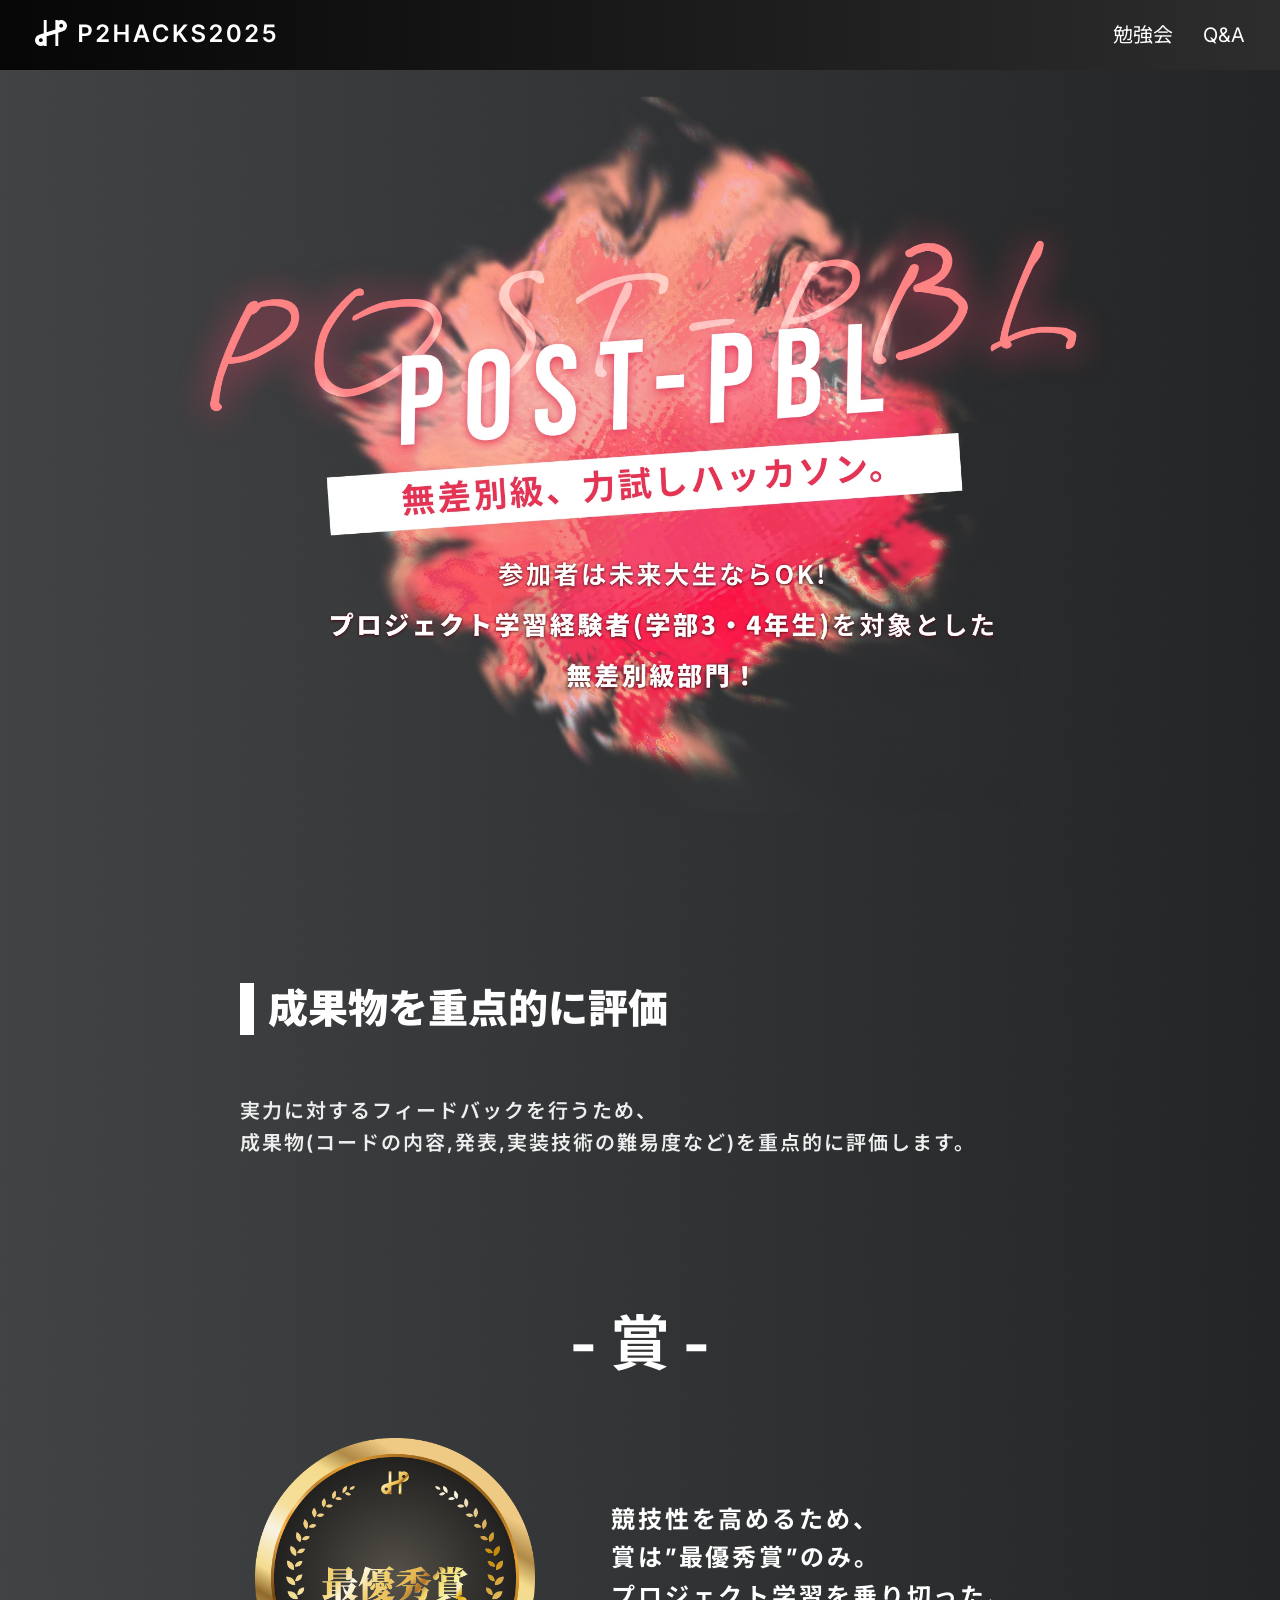
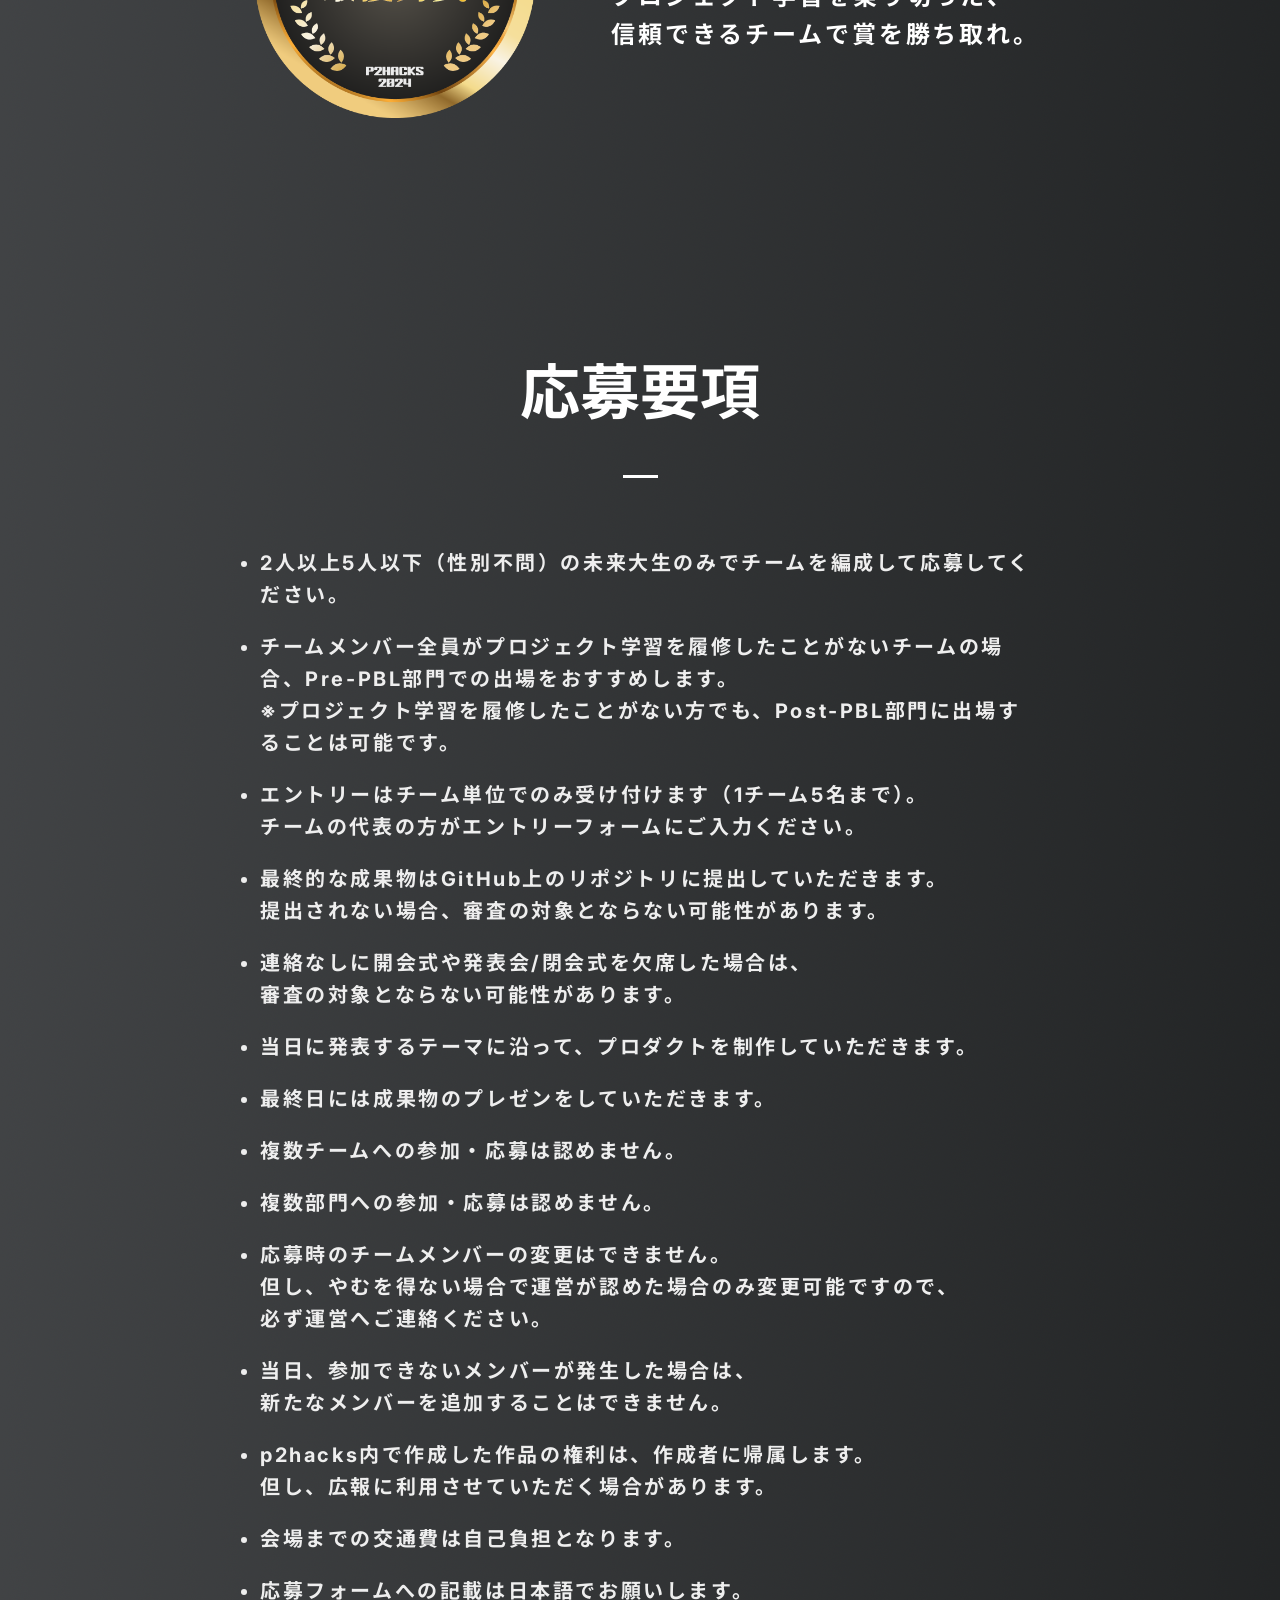
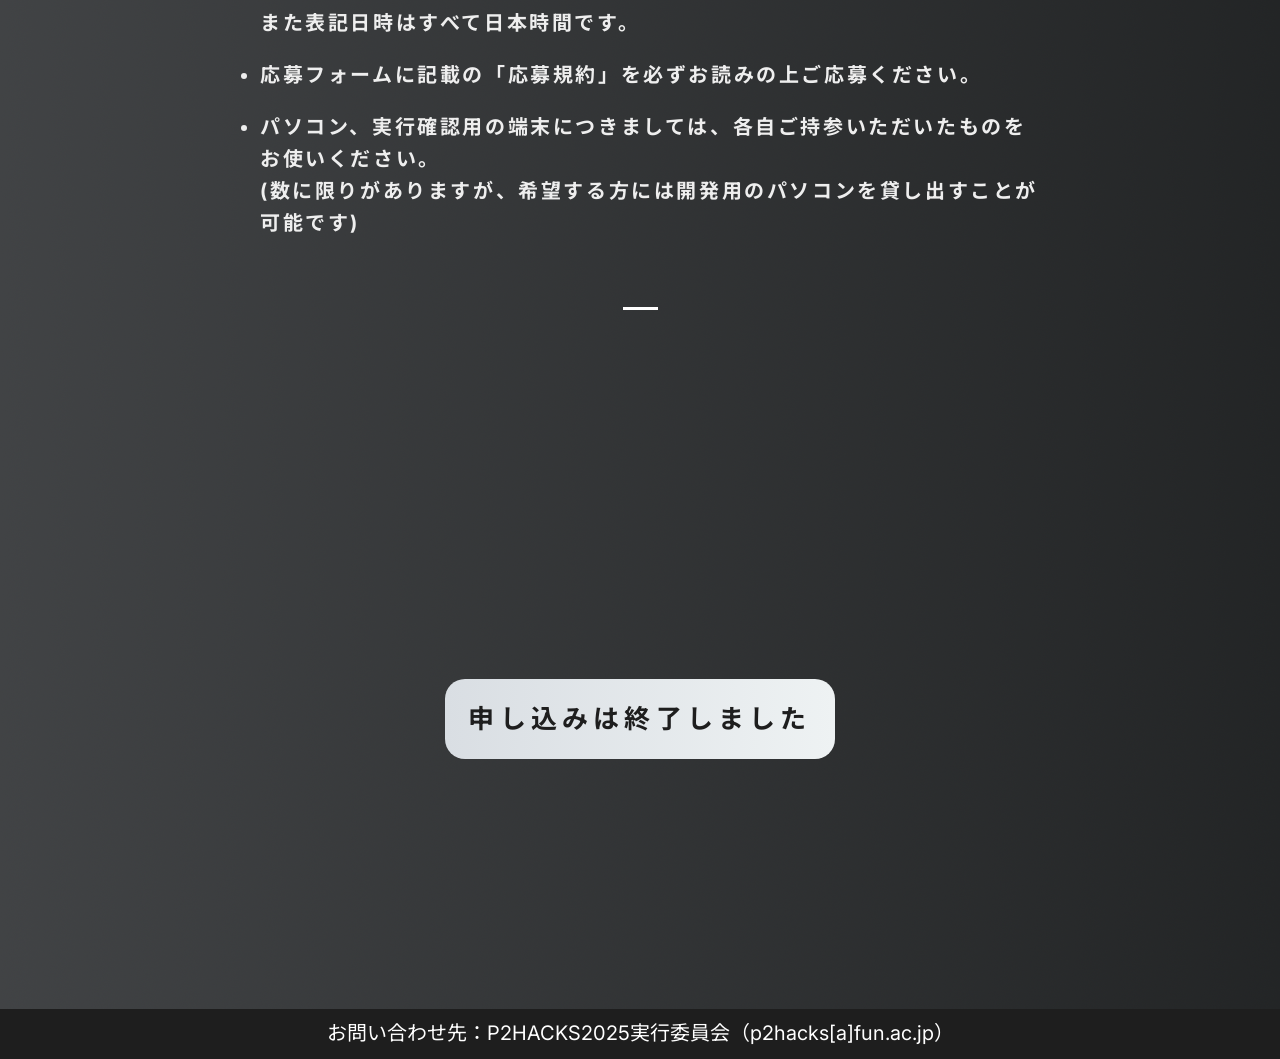
==== commit 0265620a: "Sync" ====
--- a/postgroup/index.html
+++ b/postgroup/index.html
@@ -4,7 +4,9 @@
 .SectionParagraph[data-astro-cid-y54r4ufh]{margin:30px 0 0;color:var(--color-text-alt);font-weight:600;line-height:160%;letter-spacing:.1em;padding:0;@media screen and (min-width: 590px){margin:60px 0 0}}.SectionTitle[data-astro-cid-azbpcp4f]{display:inline-block;color:var(--color-text);font-size:2em;font-style:normal;font-weight:900;line-height:1.3em;width:100%}.inner[data-astro-cid-azbpcp4f]{padding-left:.35em;border-left:var(--color-text) solid .35em}
 .TrimLineFader[data-astro-cid-slod673q]{display:inline-block;position:relative}.TrimLineFader[data-astro-cid-slod673q].block{display:block}.inner[data-astro-cid-slod673q]{display:inline-block;visibility:hidden;transition:visibility step-end .25s;@media (prefers-reduced-motion: reduce){visibility:visible}}.TrimLineFader[data-astro-cid-slod673q].block .inner[data-astro-cid-slod673q]{display:block}.TrimLineFader[data-astro-cid-slod673q]:before{position:absolute;background-color:var(--color-text);inset:0;opacity:0;content:" "}.TrimLineFader[data-astro-cid-slod673q].is-visible .inner[data-astro-cid-slod673q]{visibility:visible}.TrimLineFader[data-astro-cid-slod673q].is-visible:before{animation:FadingCover ease-in-out .5s forwards;@media (prefers-reduced-motion: reduce){animation:none;opacity:0}}@keyframes FadingCover{0%{transform:scaleX(0);transform-origin:0 0;opacity:0}49%{transform:scaleX(1);transform-origin:0 0;opacity:1}50%{transform:scaleX(1);transform-origin:100% 100%;opacity:1}99%{transform:scaleX(0);transform-origin:100% 100%;opacity:0}to{transform:scaleX(0);transform-origin:100% 100%;opacity:0}}
 body{background:linear-gradient(90deg,#414345,#232526);background-image:url(/post-pbl-background.png);background-size:100% auto;background-repeat:y}.GroupHero[data-astro-cid-geelz72g]{width:100%;height:auto;aspect-ratio:1440 / 1134}.InvertColor[data-astro-cid-geelz72g]{--color-text: #fff;--color-text-alt: #eee;--color-background: #1e1e1e;--color-inv-text: #1e1e1e;--color-inv-background: #fff;--button-a-background-override: linear-gradient( 90deg, #d9dee3 0%, #eef2f3 100% );color:var(--color-text)}.GroupHero[data-astro-cid-geelz72g]{width:100%;height:auto;margin:auto;max-width:1224px;aspect-ratio:1440 / 1064}.award[data-astro-cid-geelz72g]{width:14em;height:14em}
-</style><script type="module" src="/astroassets/hoisted.Dp8xkF1N.js"></script></head> <body> <!-- You found yet another hidden text by web administrator! --> <!-- Sorry for lacking of fancy ascii art. I don't want to waste your bandwidth too much ;) --> <header class="Header" data-astro-cid-3ef6ksr2> <a href="/" data-astro-cid-3ef6ksr2> <img src="/astroassets/logo-full.DDgFiR1X_Z2lFpDw.svg" class="logo" alt="P2HACKS2025" loading="eager" data-astro-cid-3ef6ksr2 width="242" height="36" decoding="async"> </a> <div style="flex: 1 1;" data-astro-cid-3ef6ksr2></div> <button class="sp-menu-button" data-astro-cid-3ef6ksr2> <img src="/astroassets/menu.6G0GigwO_1Tq0Xw.svg" alt="Open menu" loading="eager" role="button" data-astro-cid-3ef6ksr2 width="24" height="24" decoding="async"> </button> <div class="tbpc-menu" data-astro-cid-3ef6ksr2> <a href="/seminner" data-astro-cid-3ef6ksr2>勉強会</a> <a href="/qa" data-astro-cid-3ef6ksr2>Q&A</a> <a href="/pregroup" data-astro-cid-3ef6ksr2>Pre-PBL部門</a> <a href="/postgroup" data-astro-cid-3ef6ksr2>Post-PBL部門</a> </div> <div class="sp-menu" data-sp-menu data-astro-cid-3ef6ksr2> <nav class="sp-menu-nav" data-astro-cid-3ef6ksr2> <ul data-astro-cid-3ef6ksr2> <li data-astro-cid-3ef6ksr2><a href="/seminner" data-astro-cid-3ef6ksr2>勉強会</a></li> <li data-astro-cid-3ef6ksr2><a href="/qa" data-astro-cid-3ef6ksr2>Q&A</a></li> <li data-astro-cid-3ef6ksr2><a href="/pregroup" data-astro-cid-3ef6ksr2>Pre-PBL部門</a></li> <li data-astro-cid-3ef6ksr2><a href="/postgroup" data-astro-cid-3ef6ksr2>Post-PBL部門</a></li> </ul> </nav> </div> </header>   <div style="min-height: 100vh">  <style>
+</style><script type="module" src="/astroassets/hoisted.Dp8xkF1N.js"></script></head> <body> <!-- You found yet another hidden text by web administrator! --> <!-- Sorry for lacking of fancy ascii art. I don't want to waste your bandwidth too much ;) --> <header class="Header" data-astro-cid-3ef6ksr2> <a href="/" data-astro-cid-3ef6ksr2> <img src="/astroassets/logo-full.DDgFiR1X_Z2lFpDw.svg" class="logo" alt="P2HACKS2025" loading="eager" data-astro-cid-3ef6ksr2 width="242" height="36" decoding="async"> </a> <div style="flex: 1 1;" data-astro-cid-3ef6ksr2></div> <button class="sp-menu-button" data-astro-cid-3ef6ksr2> <img src="/astroassets/menu.6G0GigwO_1Tq0Xw.svg" alt="Open menu" loading="eager" role="button" data-astro-cid-3ef6ksr2 width="24" height="24" decoding="async"> </button> <div class="tbpc-menu" data-astro-cid-3ef6ksr2> <a href="/seminner" data-astro-cid-3ef6ksr2>勉強会</a> <a href="/qa" data-astro-cid-3ef6ksr2>Q&A</a> <!--<a href="/pregroup">Pre-PBL部門</a>
+    <a href="/postgroup">Post-PBL部門</a>--> </div> <div class="sp-menu" data-sp-menu data-astro-cid-3ef6ksr2> <nav class="sp-menu-nav" data-astro-cid-3ef6ksr2> <ul data-astro-cid-3ef6ksr2> <li data-astro-cid-3ef6ksr2><a href="/seminner" data-astro-cid-3ef6ksr2>勉強会</a></li> <li data-astro-cid-3ef6ksr2><a href="/qa" data-astro-cid-3ef6ksr2>Q&A</a></li> <!--<li><a href="/pregroup">Pre-PBL部門</a></li>
+        <li><a href="/postgroup">Post-PBL部門</a></li>--> </ul> </nav> </div> </header>   <div style="min-height: 100vh">  <style>
   #TopLevelLoaderPlaceHolder {
     display: none;
   }
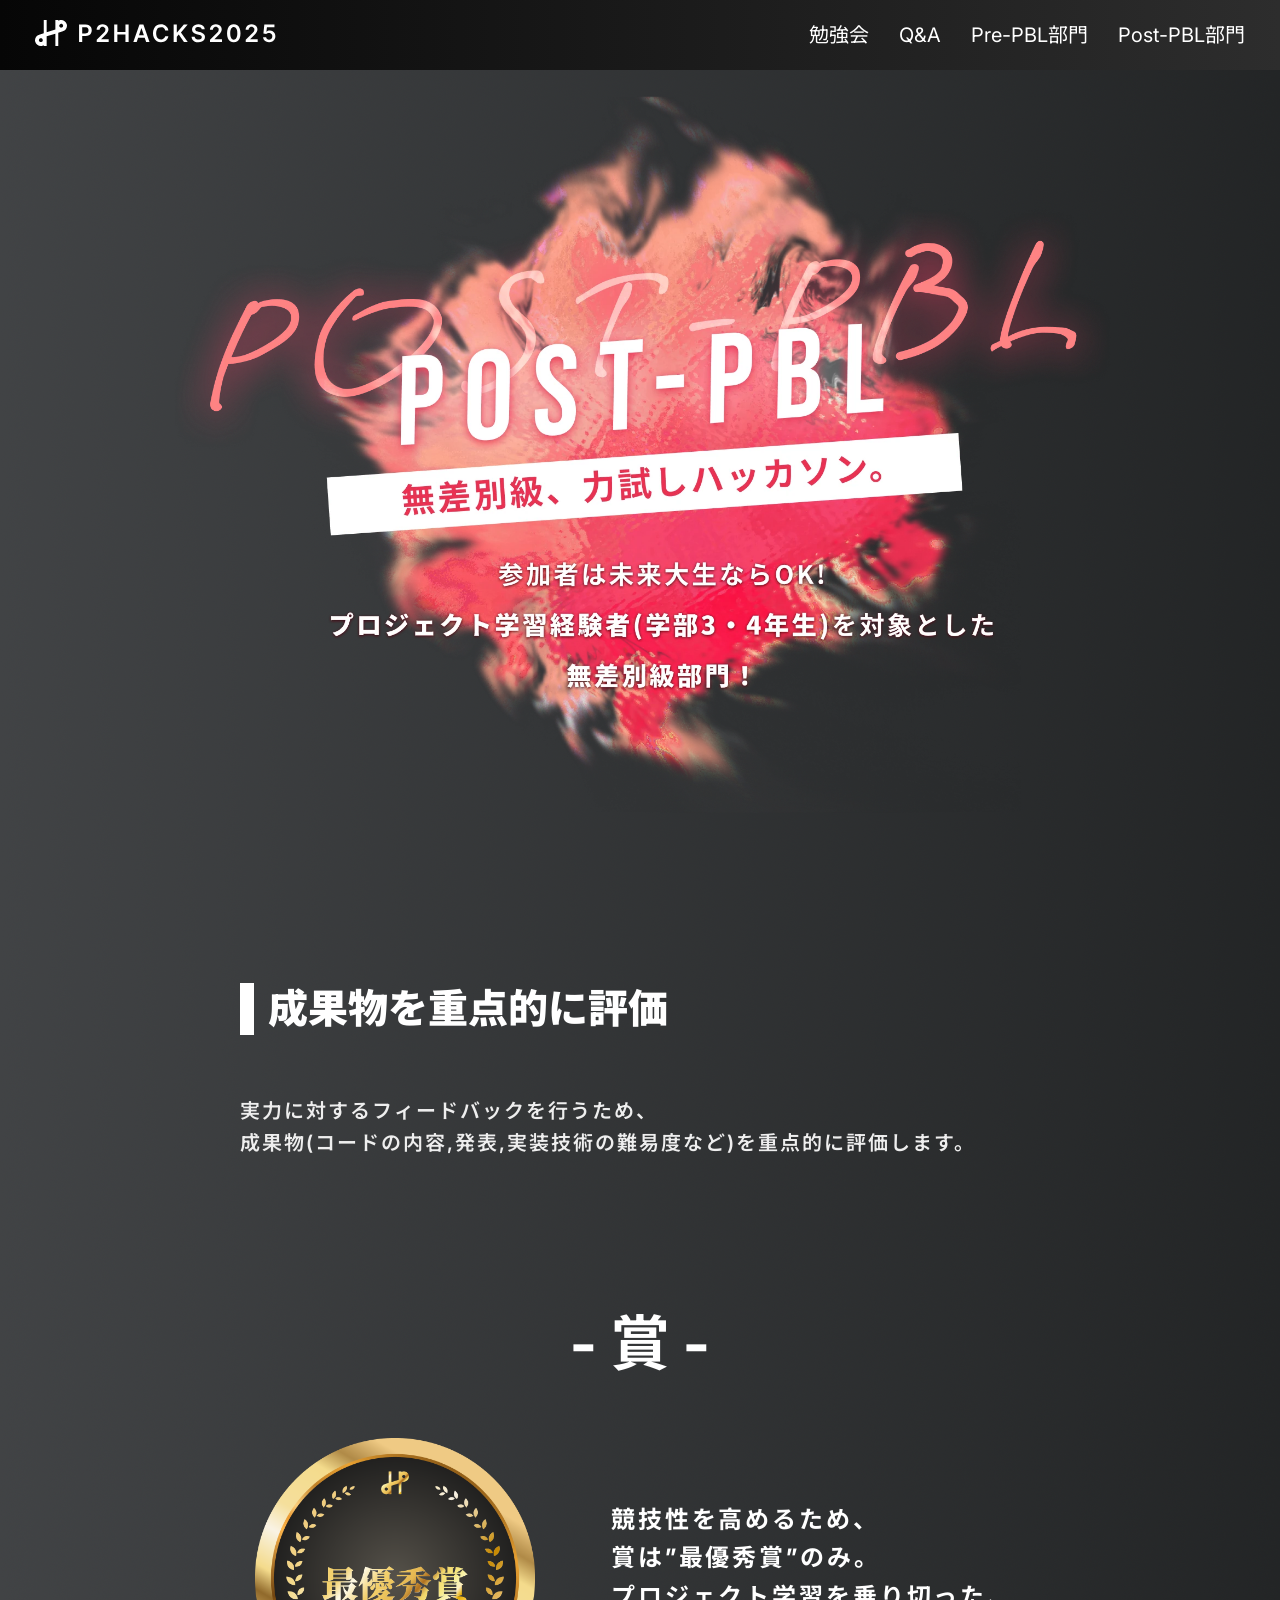
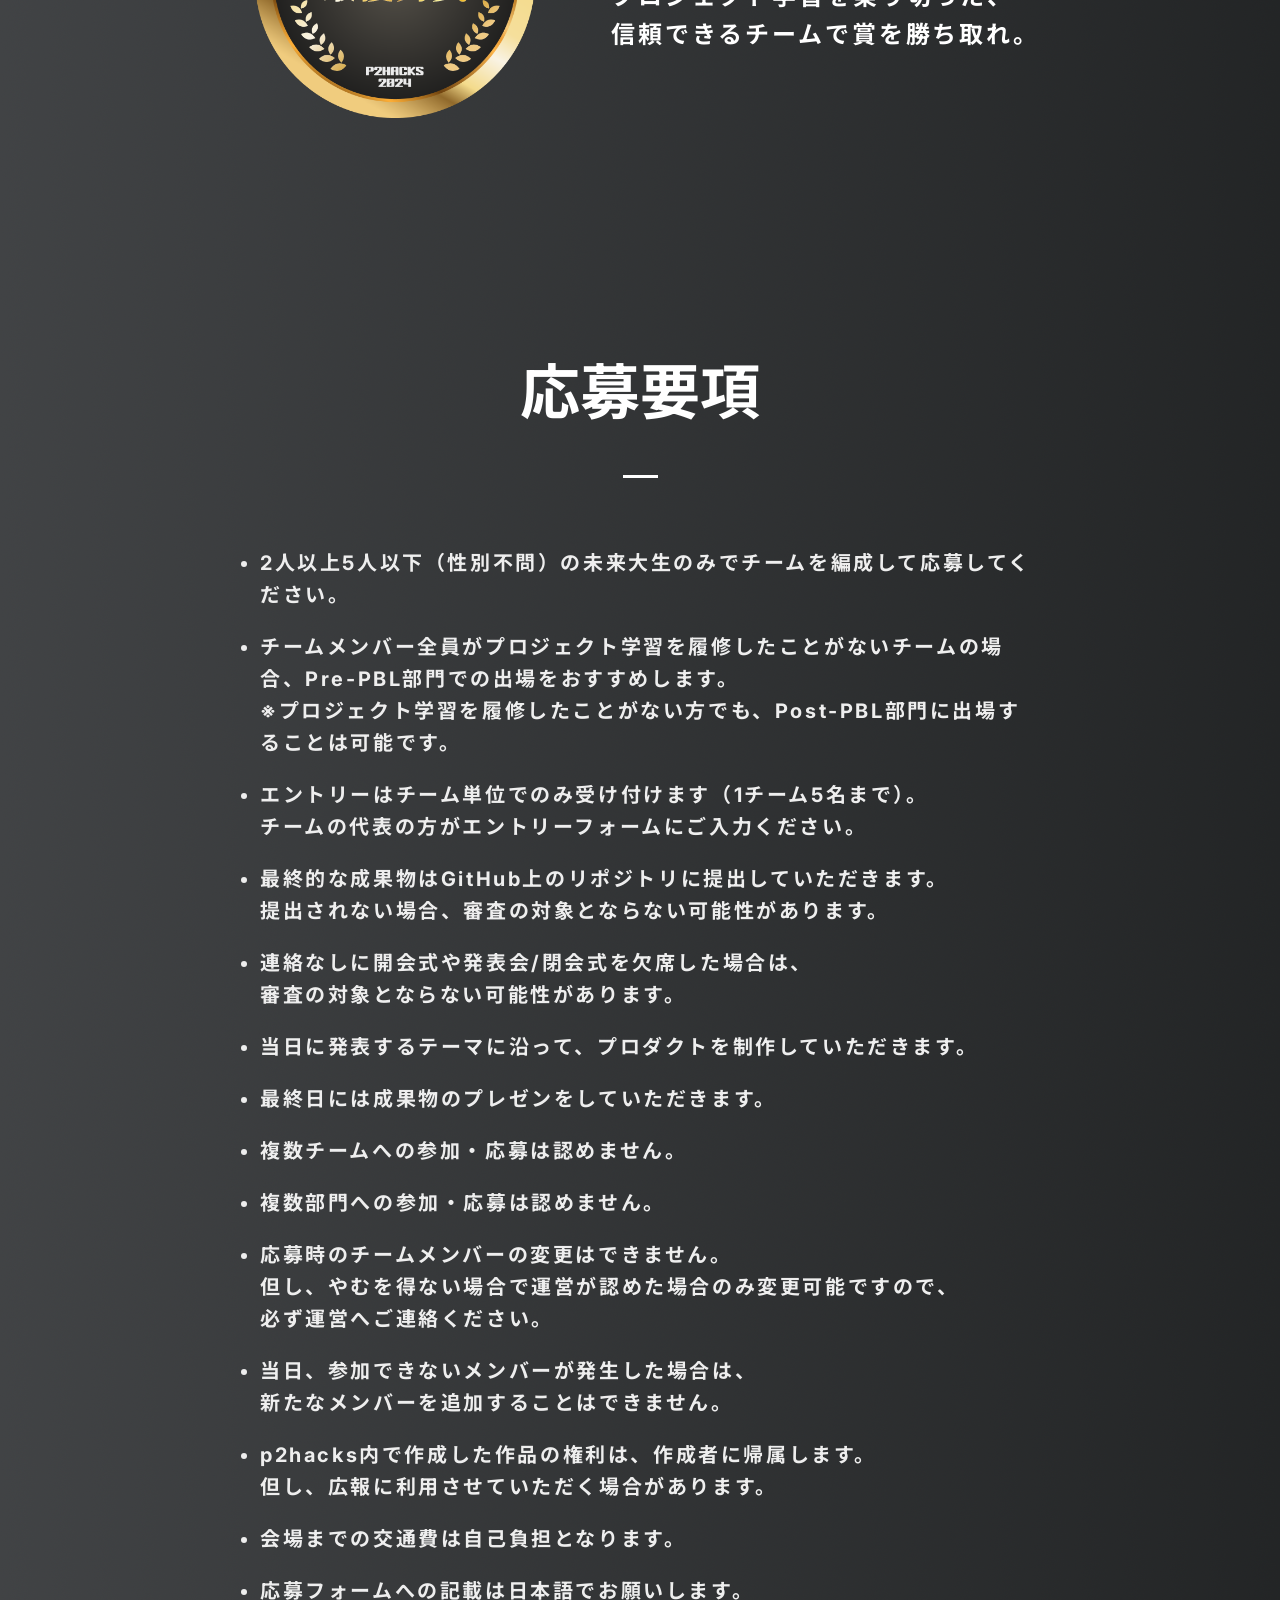
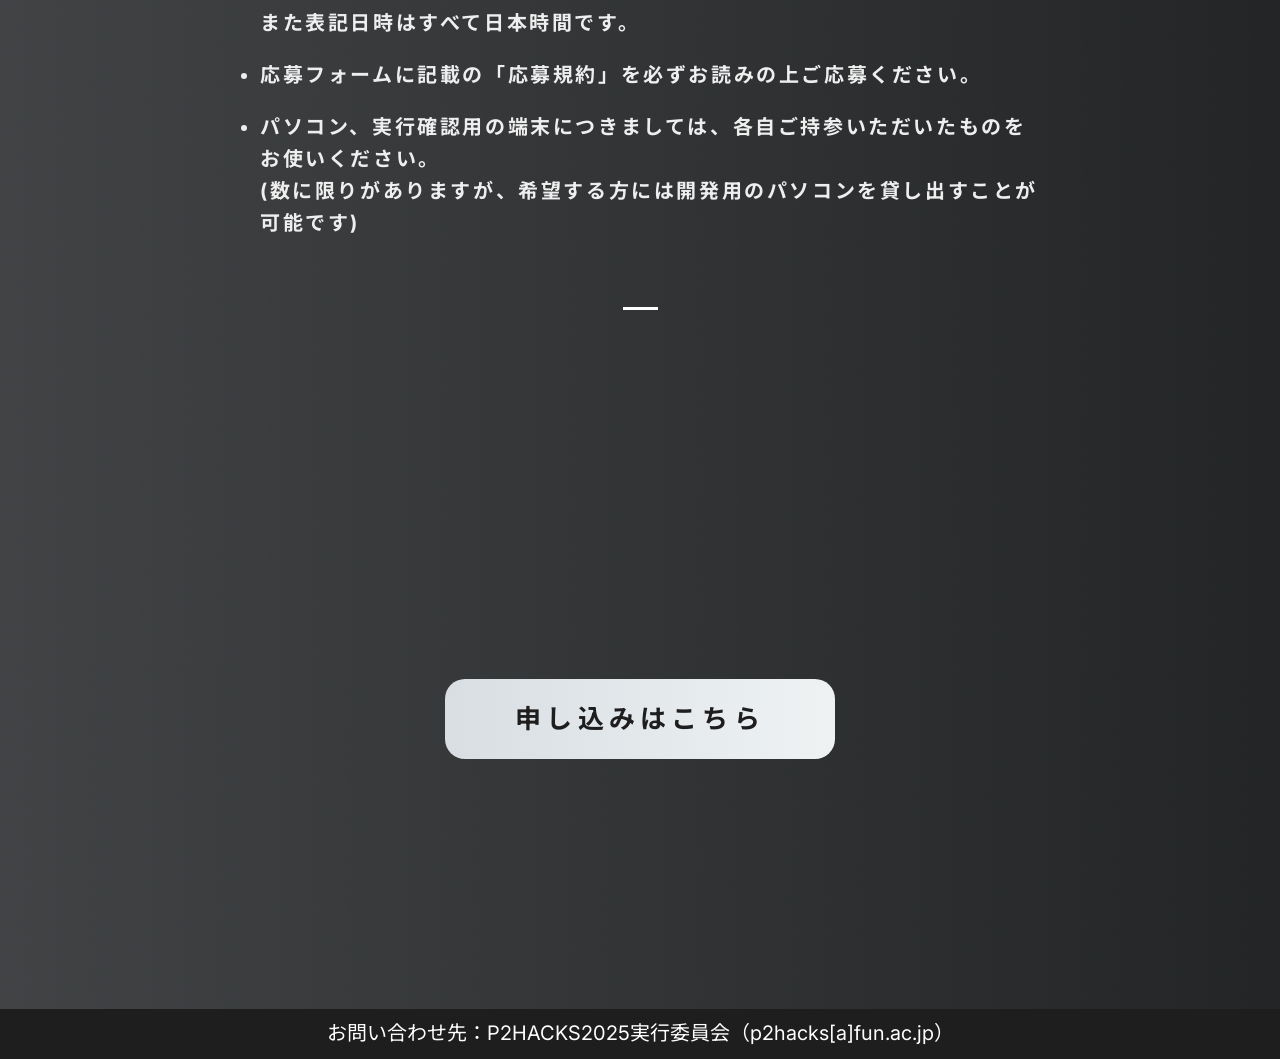
==== commit e2ea83b7: "Sync" ====
--- a/postgroup/index.html
+++ b/postgroup/index.html
@@ -4,9 +4,7 @@
 .SectionParagraph[data-astro-cid-y54r4ufh]{margin:30px 0 0;color:var(--color-text-alt);font-weight:600;line-height:160%;letter-spacing:.1em;padding:0;@media screen and (min-width: 590px){margin:60px 0 0}}.SectionTitle[data-astro-cid-azbpcp4f]{display:inline-block;color:var(--color-text);font-size:2em;font-style:normal;font-weight:900;line-height:1.3em;width:100%}.inner[data-astro-cid-azbpcp4f]{padding-left:.35em;border-left:var(--color-text) solid .35em}
 .TrimLineFader[data-astro-cid-slod673q]{display:inline-block;position:relative}.TrimLineFader[data-astro-cid-slod673q].block{display:block}.inner[data-astro-cid-slod673q]{display:inline-block;visibility:hidden;transition:visibility step-end .25s;@media (prefers-reduced-motion: reduce){visibility:visible}}.TrimLineFader[data-astro-cid-slod673q].block .inner[data-astro-cid-slod673q]{display:block}.TrimLineFader[data-astro-cid-slod673q]:before{position:absolute;background-color:var(--color-text);inset:0;opacity:0;content:" "}.TrimLineFader[data-astro-cid-slod673q].is-visible .inner[data-astro-cid-slod673q]{visibility:visible}.TrimLineFader[data-astro-cid-slod673q].is-visible:before{animation:FadingCover ease-in-out .5s forwards;@media (prefers-reduced-motion: reduce){animation:none;opacity:0}}@keyframes FadingCover{0%{transform:scaleX(0);transform-origin:0 0;opacity:0}49%{transform:scaleX(1);transform-origin:0 0;opacity:1}50%{transform:scaleX(1);transform-origin:100% 100%;opacity:1}99%{transform:scaleX(0);transform-origin:100% 100%;opacity:0}to{transform:scaleX(0);transform-origin:100% 100%;opacity:0}}
 body{background:linear-gradient(90deg,#414345,#232526);background-image:url(/post-pbl-background.png);background-size:100% auto;background-repeat:y}.GroupHero[data-astro-cid-geelz72g]{width:100%;height:auto;aspect-ratio:1440 / 1134}.InvertColor[data-astro-cid-geelz72g]{--color-text: #fff;--color-text-alt: #eee;--color-background: #1e1e1e;--color-inv-text: #1e1e1e;--color-inv-background: #fff;--button-a-background-override: linear-gradient( 90deg, #d9dee3 0%, #eef2f3 100% );color:var(--color-text)}.GroupHero[data-astro-cid-geelz72g]{width:100%;height:auto;margin:auto;max-width:1224px;aspect-ratio:1440 / 1064}.award[data-astro-cid-geelz72g]{width:14em;height:14em}
-</style><script type="module" src="/astroassets/hoisted.Dp8xkF1N.js"></script></head> <body> <!-- You found yet another hidden text by web administrator! --> <!-- Sorry for lacking of fancy ascii art. I don't want to waste your bandwidth too much ;) --> <header class="Header" data-astro-cid-3ef6ksr2> <a href="/" data-astro-cid-3ef6ksr2> <img src="/astroassets/logo-full.DDgFiR1X_Z2lFpDw.svg" class="logo" alt="P2HACKS2025" loading="eager" data-astro-cid-3ef6ksr2 width="242" height="36" decoding="async"> </a> <div style="flex: 1 1;" data-astro-cid-3ef6ksr2></div> <button class="sp-menu-button" data-astro-cid-3ef6ksr2> <img src="/astroassets/menu.6G0GigwO_1Tq0Xw.svg" alt="Open menu" loading="eager" role="button" data-astro-cid-3ef6ksr2 width="24" height="24" decoding="async"> </button> <div class="tbpc-menu" data-astro-cid-3ef6ksr2> <a href="/seminner" data-astro-cid-3ef6ksr2>勉強会</a> <a href="/qa" data-astro-cid-3ef6ksr2>Q&A</a> <!--<a href="/pregroup">Pre-PBL部門</a>
-    <a href="/postgroup">Post-PBL部門</a>--> </div> <div class="sp-menu" data-sp-menu data-astro-cid-3ef6ksr2> <nav class="sp-menu-nav" data-astro-cid-3ef6ksr2> <ul data-astro-cid-3ef6ksr2> <li data-astro-cid-3ef6ksr2><a href="/seminner" data-astro-cid-3ef6ksr2>勉強会</a></li> <li data-astro-cid-3ef6ksr2><a href="/qa" data-astro-cid-3ef6ksr2>Q&A</a></li> <!--<li><a href="/pregroup">Pre-PBL部門</a></li>
-        <li><a href="/postgroup">Post-PBL部門</a></li>--> </ul> </nav> </div> </header>   <div style="min-height: 100vh">  <style>
+</style><script type="module" src="/astroassets/hoisted.Dp8xkF1N.js"></script></head> <body> <!-- You found yet another hidden text by web administrator! --> <!-- Sorry for lacking of fancy ascii art. I don't want to waste your bandwidth too much ;) --> <header class="Header" data-astro-cid-3ef6ksr2> <a href="/" data-astro-cid-3ef6ksr2> <img src="/astroassets/logo-full.DDgFiR1X_Z2lFpDw.svg" class="logo" alt="P2HACKS2025" loading="eager" data-astro-cid-3ef6ksr2 width="242" height="36" decoding="async"> </a> <div style="flex: 1 1;" data-astro-cid-3ef6ksr2></div> <button class="sp-menu-button" data-astro-cid-3ef6ksr2> <img src="/astroassets/menu.6G0GigwO_1Tq0Xw.svg" alt="Open menu" loading="eager" role="button" data-astro-cid-3ef6ksr2 width="24" height="24" decoding="async"> </button> <div class="tbpc-menu" data-astro-cid-3ef6ksr2> <a href="/seminner" data-astro-cid-3ef6ksr2>勉強会</a> <a href="/qa" data-astro-cid-3ef6ksr2>Q&A</a> <a href="/pregroup" data-astro-cid-3ef6ksr2>Pre-PBL部門</a> <a href="/postgroup" data-astro-cid-3ef6ksr2>Post-PBL部門</a> </div> <div class="sp-menu" data-sp-menu data-astro-cid-3ef6ksr2> <nav class="sp-menu-nav" data-astro-cid-3ef6ksr2> <ul data-astro-cid-3ef6ksr2> <li data-astro-cid-3ef6ksr2><a href="/seminner" data-astro-cid-3ef6ksr2>勉強会</a></li> <li data-astro-cid-3ef6ksr2><a href="/qa" data-astro-cid-3ef6ksr2>Q&A</a></li> <li data-astro-cid-3ef6ksr2><a href="/pregroup" data-astro-cid-3ef6ksr2>Pre-PBL部門</a></li> <li data-astro-cid-3ef6ksr2><a href="/postgroup" data-astro-cid-3ef6ksr2>Post-PBL部門</a></li> </ul> </nav> </div> </header>   <div style="min-height: 100vh">  <style>
   #TopLevelLoaderPlaceHolder {
     display: none;
   }
@@ -119,6 +117,6 @@
 </li> <li data-astro-cid-geelz72g>
 パソコン、実行確認用の端末につきましては、各自ご持参いただいたものをお使いください。
 <br class="PcBr" data-astro-cid-5ppyrame> (数に限りがありますが、希望する方には開発用のパソコンを貸し出すことが可能です)
-</li> </ul>  </div>  <div class="SmallLineSpacer" data-astro-cid-742ofymo></div>  <div style="height: 16em;"></div> <div style="text-align: center" data-astro-cid-geelz72g> <button class="ButtonA" disabled data-astro-cid-ih765fsr> <div class="cutin-clip" data-astro-cid-ih765fsr></div>  申し込みは終了しました  </button>  </div>  </div> </div>  </div>  </div>   </div> <div class="Footer" data-astro-cid-sz7xmlte>
+</li> </ul>  </div>  <div class="SmallLineSpacer" data-astro-cid-742ofymo></div>  <div style="height: 16em;"></div> <div style="text-align: center" data-astro-cid-geelz72g> <a href="https://forms.gle/WFTdQw4tBy3UkMV2A" data-astro-cid-geelz72g> <button class="ButtonA enabled" data-astro-cid-ih765fsr> <div class="cutin-clip" data-astro-cid-ih765fsr></div>  申し込みはこちら  </button>  </a> </div>  </div> </div>  </div>  </div>   </div> <div class="Footer" data-astro-cid-sz7xmlte>
 お問い合わせ先：P2HACKS2025実行委員会（p2hacks[a]fun.ac.jp）
 </div>  </body></html>  
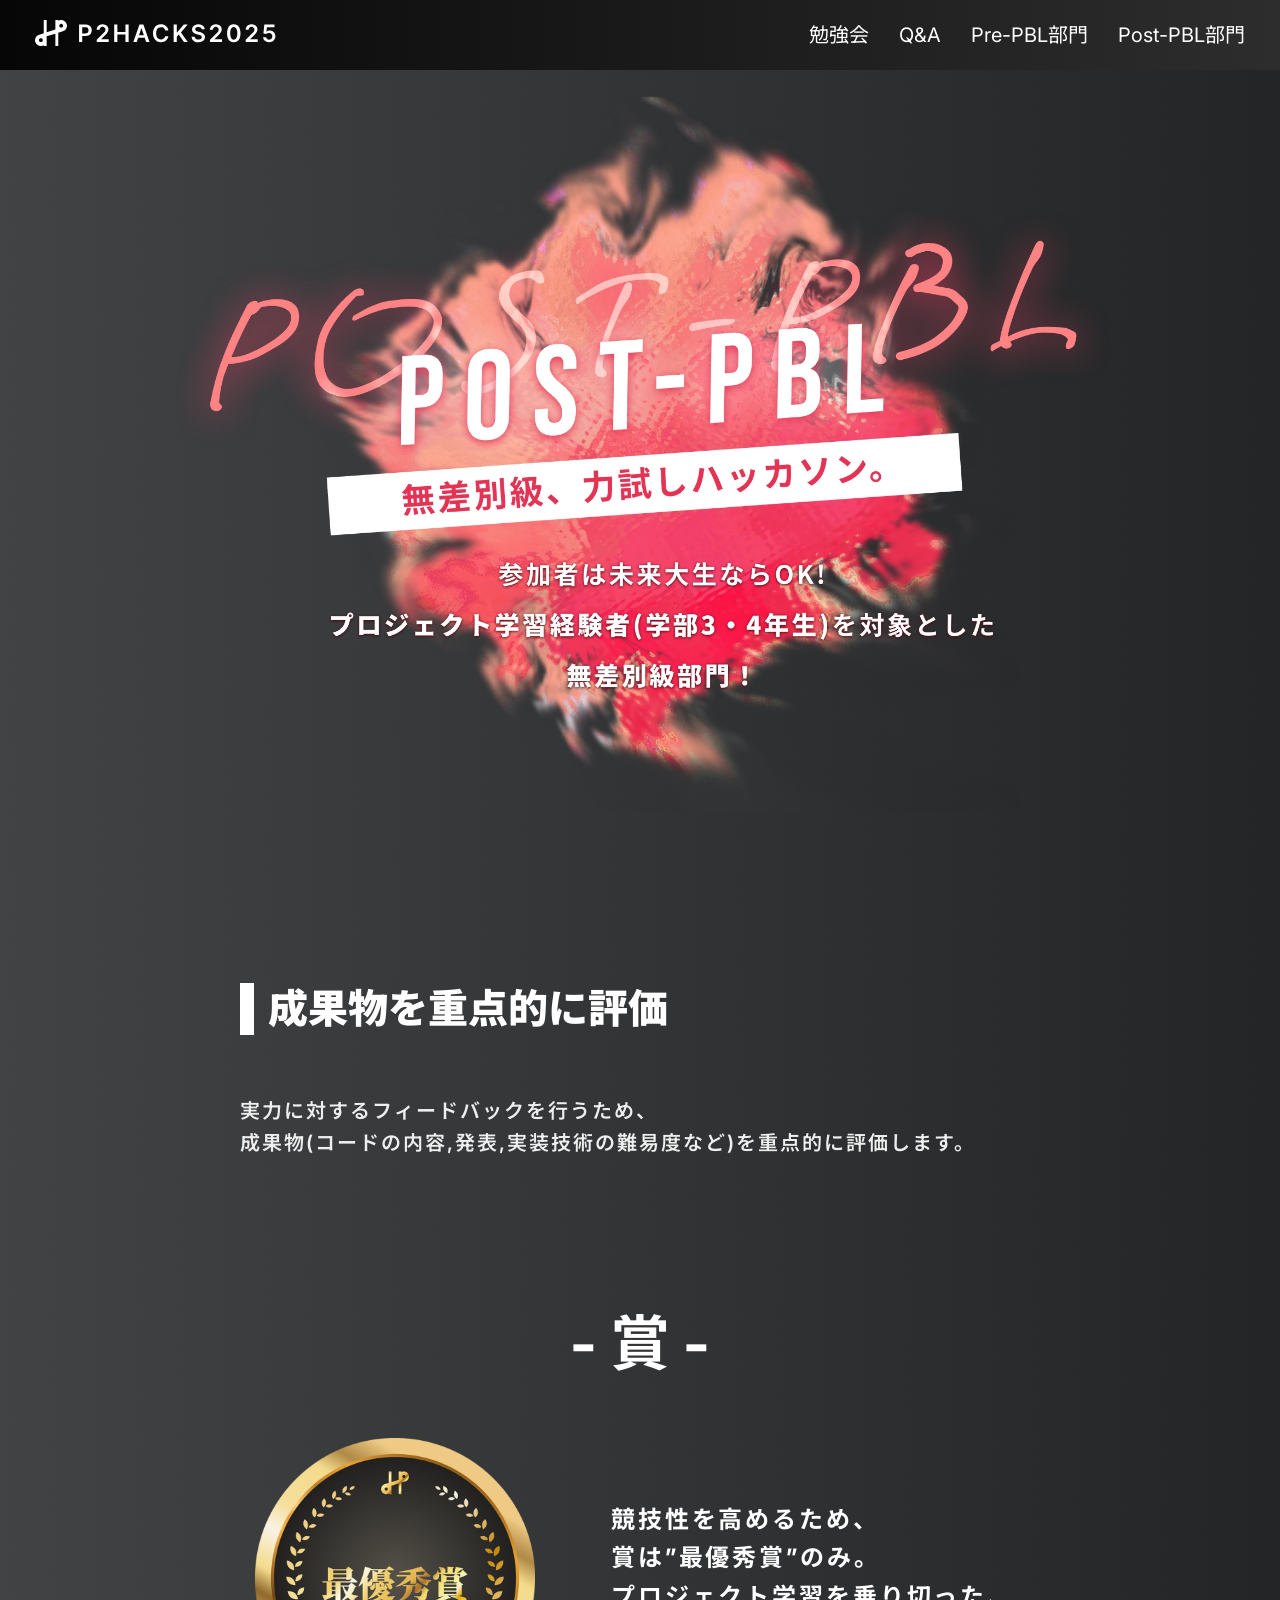
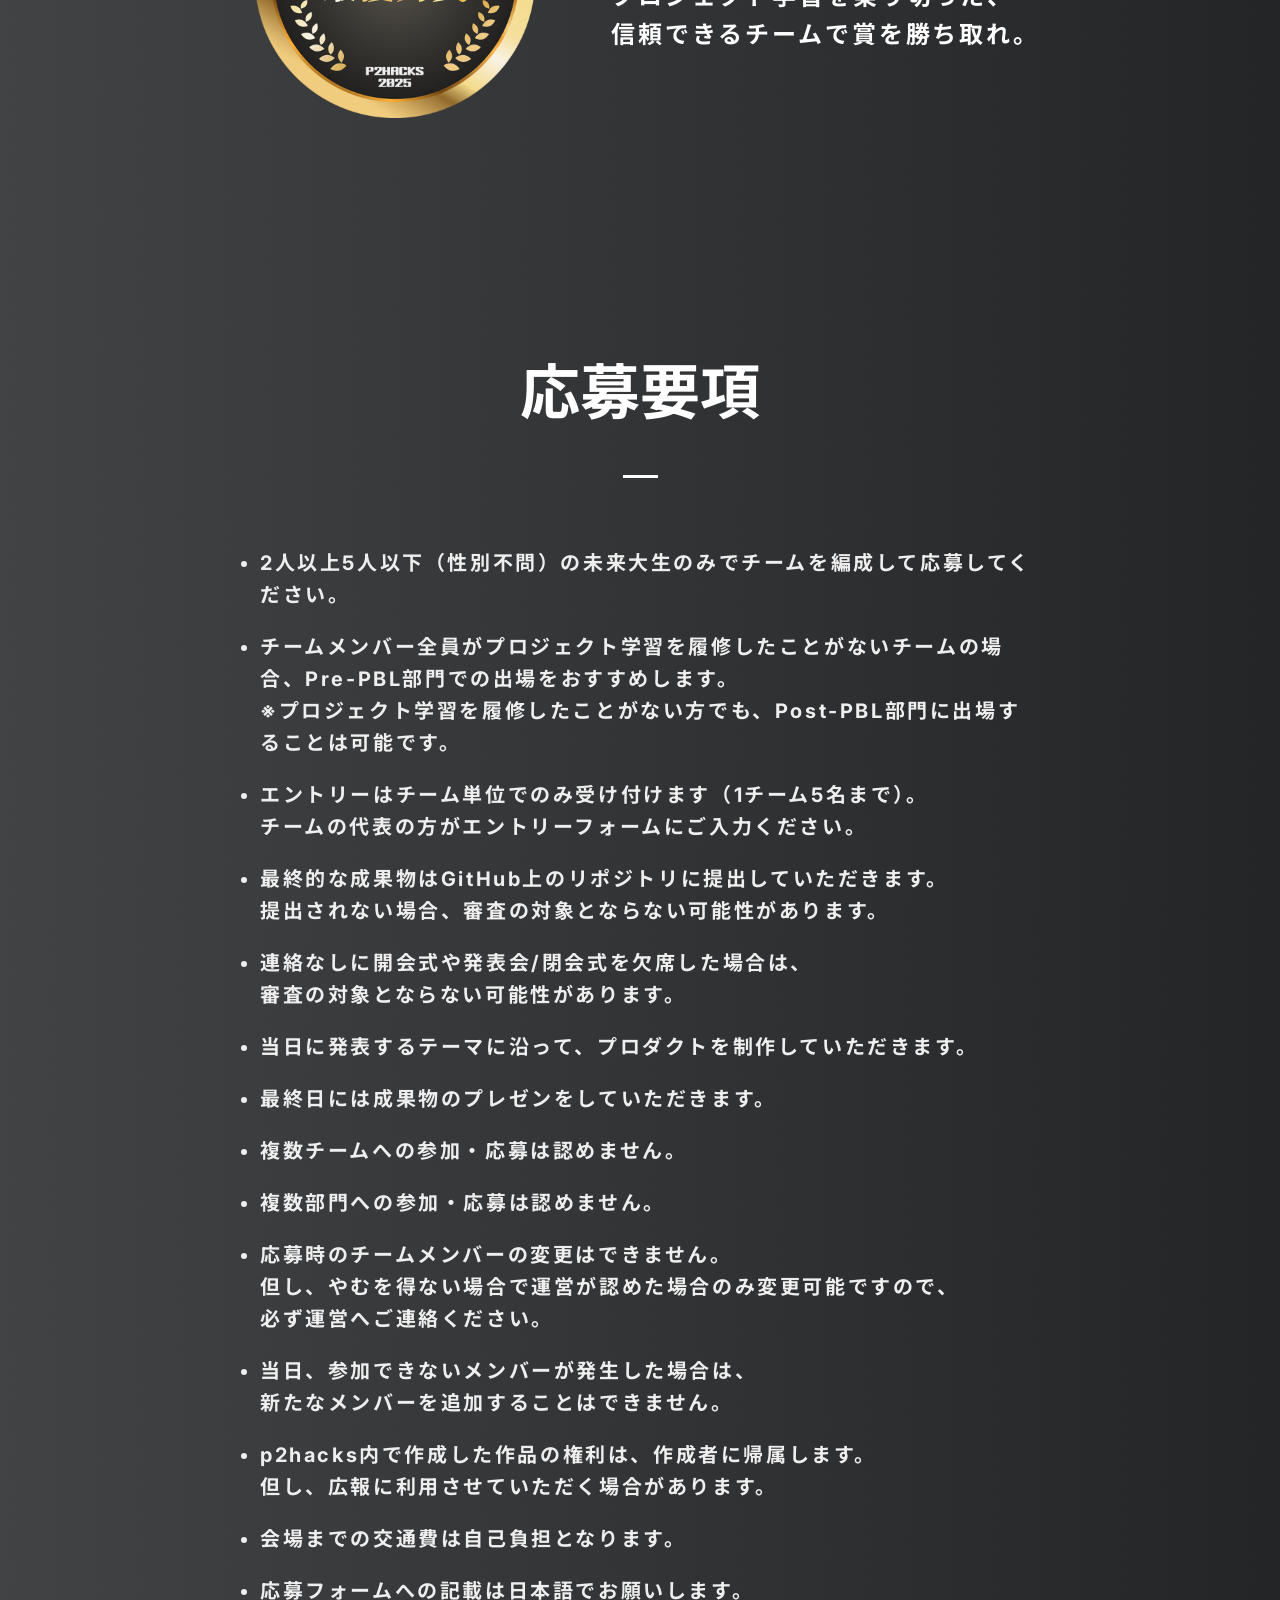
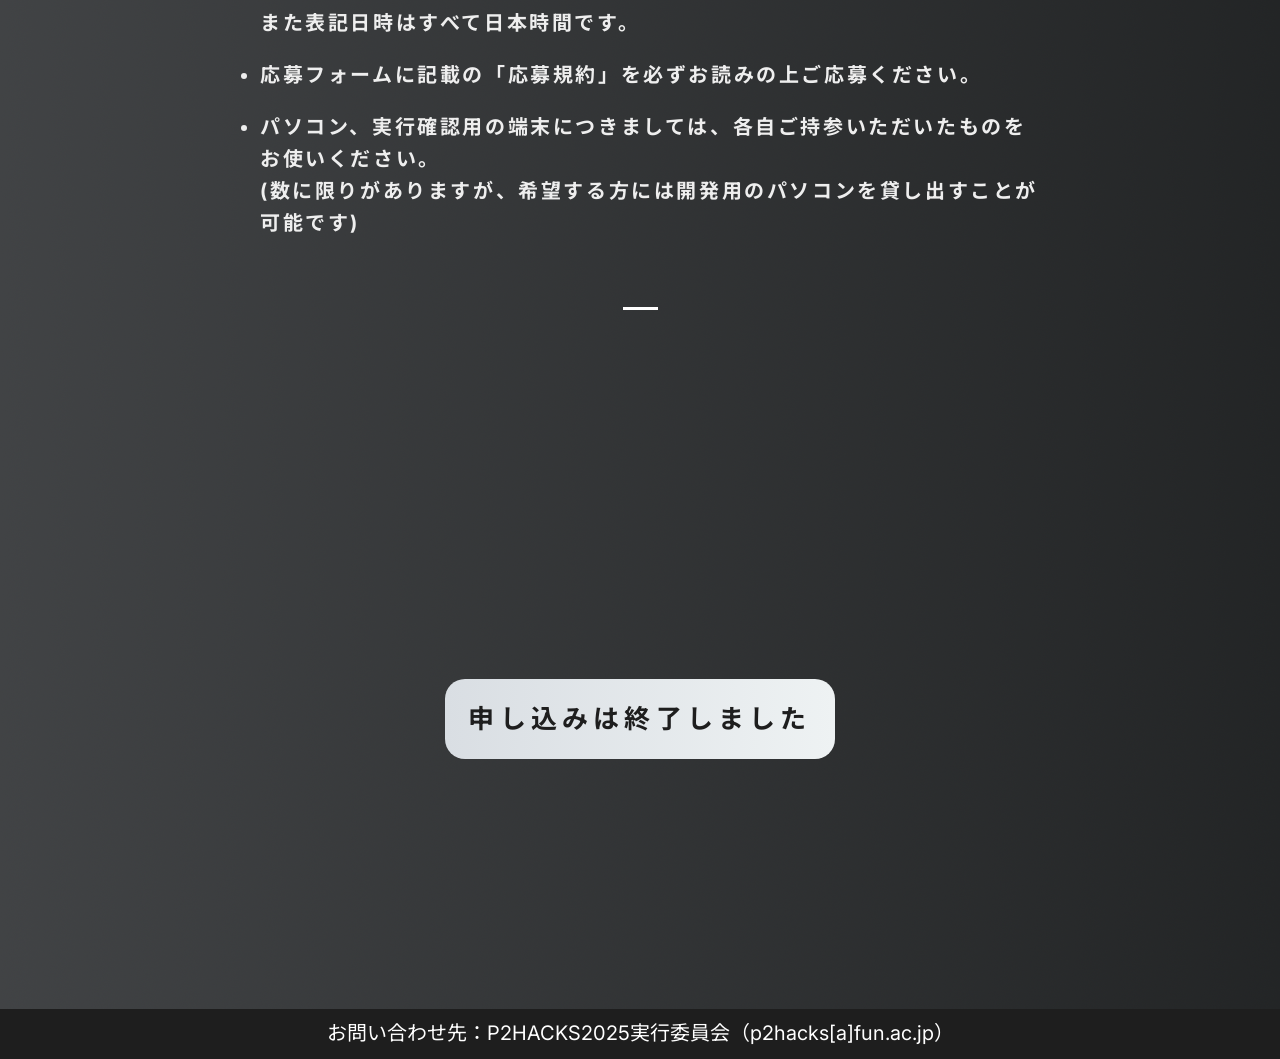
==== commit d34b8917: "Sync" ====
--- a/postgroup/index.html
+++ b/postgroup/index.html
@@ -1,4 +1,4 @@
-<!DOCTYPE html><html lang="ja"> <head><meta charset="UTF-8"><meta name="viewport" content="width=device-width, initial-scale=1.0"><title>POST-PBL - P2HACKS2025</title><link rel="preconnect" href="https://fonts.googleapis.com"><link rel="preconnect" href="https://fonts.gstatic.com" crossorigin><link href="https://fonts.googleapis.com/css2?family=Inter:ital,opsz,wght@0,14..32,100..900;1,14..32,100..900&family=Noto+Sans+JP:wght@100..900&family=Noto+Sans:ital,wght@0,100..900;1,100..900&display=swap" rel="stylesheet"><link rel="icon" href="/favicon.ico"><!-- <ViewTransitions /> --><link rel="stylesheet" href="/astroassets/index.DPJL2j_o.css">
+<!DOCTYPE html><html lang="ja"> <head><meta charset="UTF-8"><meta name="viewport" content="width=device-width, initial-scale=1.0"><title>POST-PBL - P2HACKS2025</title><link rel="preconnect" href="https://fonts.googleapis.com"><link rel="preconnect" href="https://fonts.gstatic.com" crossorigin><link href="https://fonts.googleapis.com/css2?family=Inter:ital,opsz,wght@0,14..32,100..900;1,14..32,100..900&family=Noto+Sans+JP:wght@100..900&family=Noto+Sans:ital,wght@0,100..900;1,100..900&display=swap" rel="stylesheet"><link rel="icon" href="/favicon.ico"><!-- <ViewTransitions /> --><link rel="stylesheet" href="/astroassets/index.sSJugwMv.css">
 <style>.ButtonA[data-astro-cid-ih765fsr]{position:relative;width:240px;height:50px;text-align:center;border-radius:10px;background:var( --button-a-background-override, linear-gradient(90deg, #232526 0%, #414345 100%) );padding:5px;border:none;outline:none;color:var(--color-inv-text);transition:color .18s;font-size:1.3em;font-weight:700;letter-spacing:.2em;z-index:0;@media screen and (min-width: 590px){width:390px;height:80px;border-radius:20px}@media (prefers-reduced-motion: reduce){color:var(--color-inv-text)}}.ButtonA[data-astro-cid-ih765fsr].enabled{cursor:pointer}.ButtonA[data-astro-cid-ih765fsr].enabled:hover{color:var(--color-text)}.cutin-clip[data-astro-cid-ih765fsr]{position:absolute;inset:0;border:solid 5px transparent;overflow:hidden;border-radius:10px;@media screen and (min-width: 590px){border-radius:20px}}.cutin-clip[data-astro-cid-ih765fsr]:before{content:"";position:absolute;width:110%;aspect-ratio:1;top:50%;left:50%;color:var(--color-text);background:var(--color-background);border-radius:999px;transform:translate(-50%,-50%) scale(0);opacity:0;transition:transform .18s,opacity .18s;z-index:-1;@media (prefers-reduced-motion: reduce){display:none}}.ButtonA[data-astro-cid-ih765fsr].enabled:hover .cutin-clip[data-astro-cid-ih765fsr]:before{transform:translate(-50%,-50%) scale(1);opacity:1}.cutin[data-astro-cid-ih765fsr]{position:absolute;display:flex;inset:0;justify-content:center;align-items:center;color:var(--color-inv-text);background-color:var(--color-inv-background);border:solid 5px var(--color-inv-text);border-radius:20px}.global_RichText{color:var(--color-text-alt);font-weight:700;letter-spacing:.13em;line-height:160%}.global_RichText a{text-decoration:underline}.global_RichText h3{font-size:1.3em;letter-spacing:.1em;line-height:160%}.global_RichText h4{letter-spacing:.13em;line-height:160%}.global_RichText p{margin-bottom:.75em;line-height:160%}.global_RichText ul{margin-bottom:.75em;padding-left:1em;line-height:160%;letter-spacing:.13em}.global_RichText ul li{list-style-type:disc}.global_RichText ol{margin-bottom:.75em;padding-left:1em;line-height:160%;letter-spacing:.13em}.global_RichText li{margin-bottom:1em}.global_RichText .plain{color:var(--color-text-alt);font-size:1rem;font-weight:600;line-height:160%;letter-spacing:.1rem}
 .LayeredImage[data-astro-cid-kmmtmdi4]{position:relative;overflow:hidden}.layer[data-astro-cid-kmmtmdi4]{display:block;position:absolute;top:0;left:0;width:100%;height:100%}.SmallLineSpacer[data-astro-cid-742ofymo]{position:relative;height:5em}.SmallLineSpacer[data-astro-cid-742ofymo]:before{position:absolute;content:"";display:block;width:35px;height:3px;background-color:var(--color-text);margin:0 auto;top:calc(50% - 1.5px);left:calc(50% - 17.5px)}
 .SectionParagraph[data-astro-cid-y54r4ufh]{margin:30px 0 0;color:var(--color-text-alt);font-weight:600;line-height:160%;letter-spacing:.1em;padding:0;@media screen and (min-width: 590px){margin:60px 0 0}}.SectionTitle[data-astro-cid-azbpcp4f]{display:inline-block;color:var(--color-text);font-size:2em;font-style:normal;font-weight:900;line-height:1.3em;width:100%}.inner[data-astro-cid-azbpcp4f]{padding-left:.35em;border-left:var(--color-text) solid .35em}
@@ -117,6 +117,6 @@
 </li> <li data-astro-cid-geelz72g>
 パソコン、実行確認用の端末につきましては、各自ご持参いただいたものをお使いください。
 <br class="PcBr" data-astro-cid-5ppyrame> (数に限りがありますが、希望する方には開発用のパソコンを貸し出すことが可能です)
-</li> </ul>  </div>  <div class="SmallLineSpacer" data-astro-cid-742ofymo></div>  <div style="height: 16em;"></div> <div style="text-align: center" data-astro-cid-geelz72g> <a href="https://forms.gle/WFTdQw4tBy3UkMV2A" data-astro-cid-geelz72g> <button class="ButtonA enabled" data-astro-cid-ih765fsr> <div class="cutin-clip" data-astro-cid-ih765fsr></div>  申し込みはこちら  </button>  </a> </div>  </div> </div>  </div>  </div>   </div> <div class="Footer" data-astro-cid-sz7xmlte>
+</li> </ul>  </div>  <div class="SmallLineSpacer" data-astro-cid-742ofymo></div>  <div style="height: 16em;"></div> <div style="text-align: center" data-astro-cid-geelz72g> <a data-astro-cid-geelz72g> <button class="ButtonA" disabled data-astro-cid-ih765fsr> <div class="cutin-clip" data-astro-cid-ih765fsr></div>  申し込みは終了しました  </button>  </a> </div>  </div> </div>  </div>  </div>   </div> <div class="Footer" data-astro-cid-sz7xmlte>
 お問い合わせ先：P2HACKS2025実行委員会（p2hacks[a]fun.ac.jp）
 </div>  </body></html>  
--- a/astroassets/index.sSJugwMv.css
+++ b/astroassets/index.sSJugwMv.css
@@ -0,0 +1 @@
+.Article[data-astro-cid-q7kxohas]{margin:50px 0 250px;@media screen and (min-width: 590px){margin:150px 0 250px}}.Container[data-astro-cid-d6puh33w] .inner[data-astro-cid-d6puh33w]{margin:0 auto;padding:0 20px;box-sizing:border-box;@media screen and (min-width: 590px){width:540px;padding:0}@media screen and (min-width: 1025px){width:800px}}.Container[data-astro-cid-d6puh33w] .inner[data-astro-cid-d6puh33w].is-large{padding:0 20px;@media screen and (min-width: 590px){width:620px}@media screen and (min-width: 1025px){width:960px}}.Container[data-astro-cid-d6puh33w] .inner[data-astro-cid-d6puh33w].is-fullwidth{@media screen and (min-width: 590px){width:570px}@media screen and (min-width: 1025px){width:1005px}@media screen and (min-width: 1440px){width:1420px}@media screen and (min-width: 1920px){width:1900px}}.PcBr[data-astro-cid-5ppyrame]{display:none;@media screen and (min-width: 1025px){display:unset}}/*! normalize.css v8.0.1 | MIT License | github.com/necolas/normalize.css */html{line-height:1.15;-webkit-text-size-adjust:100%}body{margin:0}main{display:block}h1{font-size:2em;margin:.67em 0}hr{box-sizing:content-box;height:0;overflow:visible}pre{font-family:monospace,monospace;font-size:1em}a{background-color:transparent}abbr[title]{border-bottom:none;text-decoration:underline;text-decoration:underline dotted}b,strong{font-weight:bolder}code,kbd,samp{font-family:monospace,monospace;font-size:1em}small{font-size:80%}sub,sup{font-size:75%;line-height:0;position:relative;vertical-align:baseline}sub{bottom:-.25em}sup{top:-.5em}img{border-style:none}button,input,optgroup,select,textarea{font-family:inherit;font-size:100%;line-height:1.15;margin:0}button,input{overflow:visible}button,select{text-transform:none}button,[type=button],[type=reset],[type=submit]{-webkit-appearance:button}button::-moz-focus-inner,[type=button]::-moz-focus-inner,[type=reset]::-moz-focus-inner,[type=submit]::-moz-focus-inner{border-style:none;padding:0}button:-moz-focusring,[type=button]:-moz-focusring,[type=reset]:-moz-focusring,[type=submit]:-moz-focusring{outline:1px dotted ButtonText}fieldset{padding:.35em .75em .625em}legend{box-sizing:border-box;color:inherit;display:table;max-width:100%;padding:0;white-space:normal}progress{vertical-align:baseline}textarea{overflow:auto}[type=checkbox],[type=radio]{box-sizing:border-box;padding:0}[type=number]::-webkit-inner-spin-button,[type=number]::-webkit-outer-spin-button{height:auto}[type=search]{-webkit-appearance:textfield;outline-offset:-2px}[type=search]::-webkit-search-decoration{-webkit-appearance:none}::-webkit-file-upload-button{-webkit-appearance:button;font:inherit}details{display:block}summary{display:list-item}template{display:none}[hidden]{display:none}:root{font-family:Inter,Noto Sans JP,sans-serif;font-size:12px;box-sizing:border-box;max-width:100vw;min-width:350px;--color-text: #1e1e1e;--color-text-alt: #2a2a2a;--color-background: #fff;--color-inv-text: #fff;--color-inv-text-alt: #ccc;--color-inv-background: #1e1e1e;color:var(--color-text);@media screen and (min-width: 1025px){font-size:20px}}h1,h2,h3,h4,h5,h6,p{margin:0;font-size:inherit;font-style:inherit}ul,ol{padding:0}li{list-style-type:none}*{@media (prefers-reduced-motion: reduce){transition:none!important}}a{color:inherit;text-decoration:inherit}.Header[data-astro-cid-3ef6ksr2]{display:flex;background:linear-gradient(90deg,#060606,#2d2d2d);background-blend-mode:multiply;position:sticky;top:0;padding:0 16px;height:60px;z-index:1;align-items:center;@media screen and (min-width: 1025px){padding:0 35px;height:70px}}.logo[data-astro-cid-3ef6ksr2]{width:120px;height:24px;@media screen and (min-width: 1025px){width:242px;height:36px}}.sp-menu[data-astro-cid-3ef6ksr2]{position:fixed;top:60px;left:0;right:0;background:linear-gradient(90deg,#060606,#2d2d2d);display:none;@media screen and (min-width: 590px){display:none}}.sp-menu[data-astro-cid-3ef6ksr2] ul[data-astro-cid-3ef6ksr2]{padding:0}.sp-menu[data-astro-cid-3ef6ksr2] li[data-astro-cid-3ef6ksr2]{list-style:none}.sp-menu[data-astro-cid-3ef6ksr2] a[data-astro-cid-3ef6ksr2]{display:block;color:#fff!important;padding:10px 20px;text-decoration:none}.sp-menu[data-astro-cid-3ef6ksr2].active{display:block!important}.sp-menu-button[data-astro-cid-3ef6ksr2]{background-color:transparent;border:none;@media screen and (min-width: 590px){display:none}}.tbpc-menu[data-astro-cid-3ef6ksr2]{display:none;@media screen and (min-width: 590px){display:flex;justify-items:flex-end;align-items:center;gap:30px}}.tbpc-menu[data-astro-cid-3ef6ksr2] a[data-astro-cid-3ef6ksr2]{position:relative;display:inline-block;color:#fff!important;text-decoration:none!important}.tbpc-menu[data-astro-cid-3ef6ksr2] a[data-astro-cid-3ef6ksr2]:after{position:absolute;content:"";display:block;height:1px;bottom:-6px;left:-4px;right:-4px;background-color:#fff;opacity:0;transition:opacity .18s;pointer-events:none}.tbpc-menu[data-astro-cid-3ef6ksr2] a[data-astro-cid-3ef6ksr2]:hover:after{opacity:1}.Footer[data-astro-cid-sz7xmlte]{display:flex;justify-content:center;align-items:center;height:50px;background:var(--color-text);color:#fff;text-align:center}
